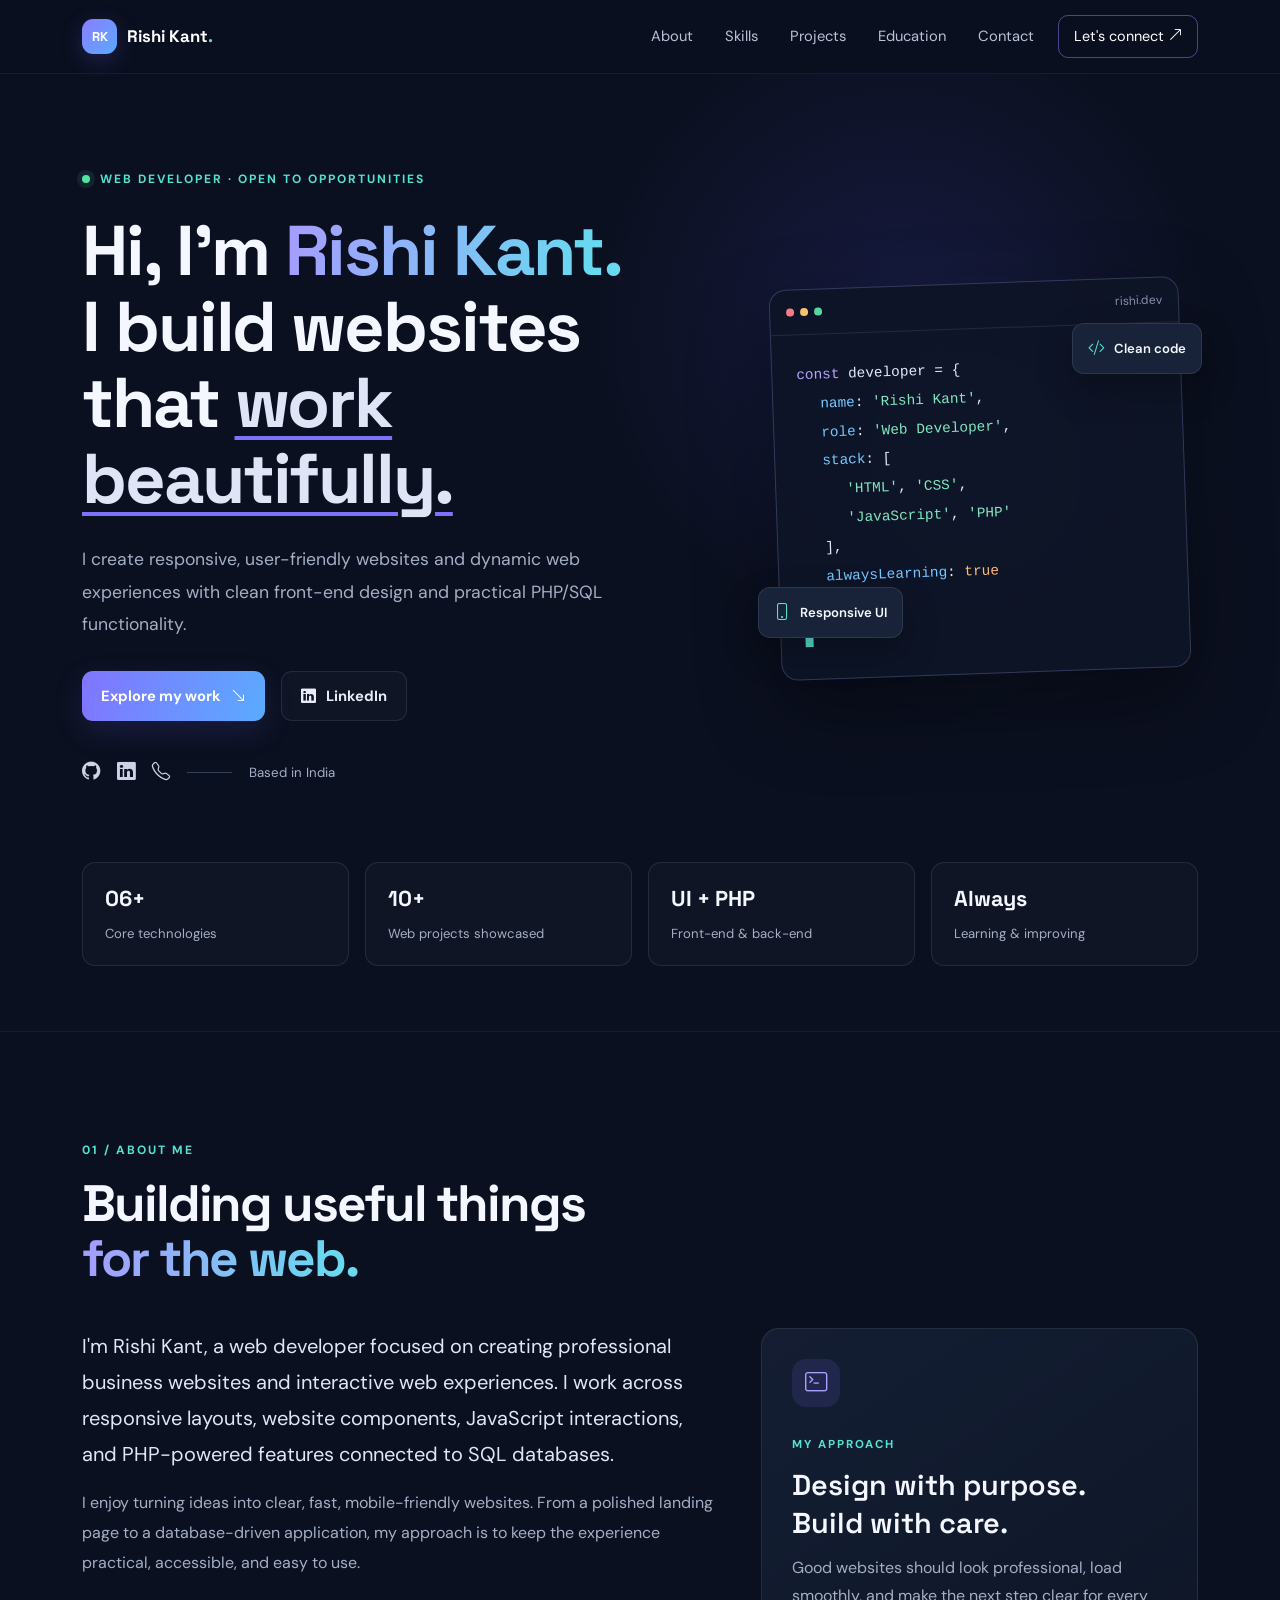
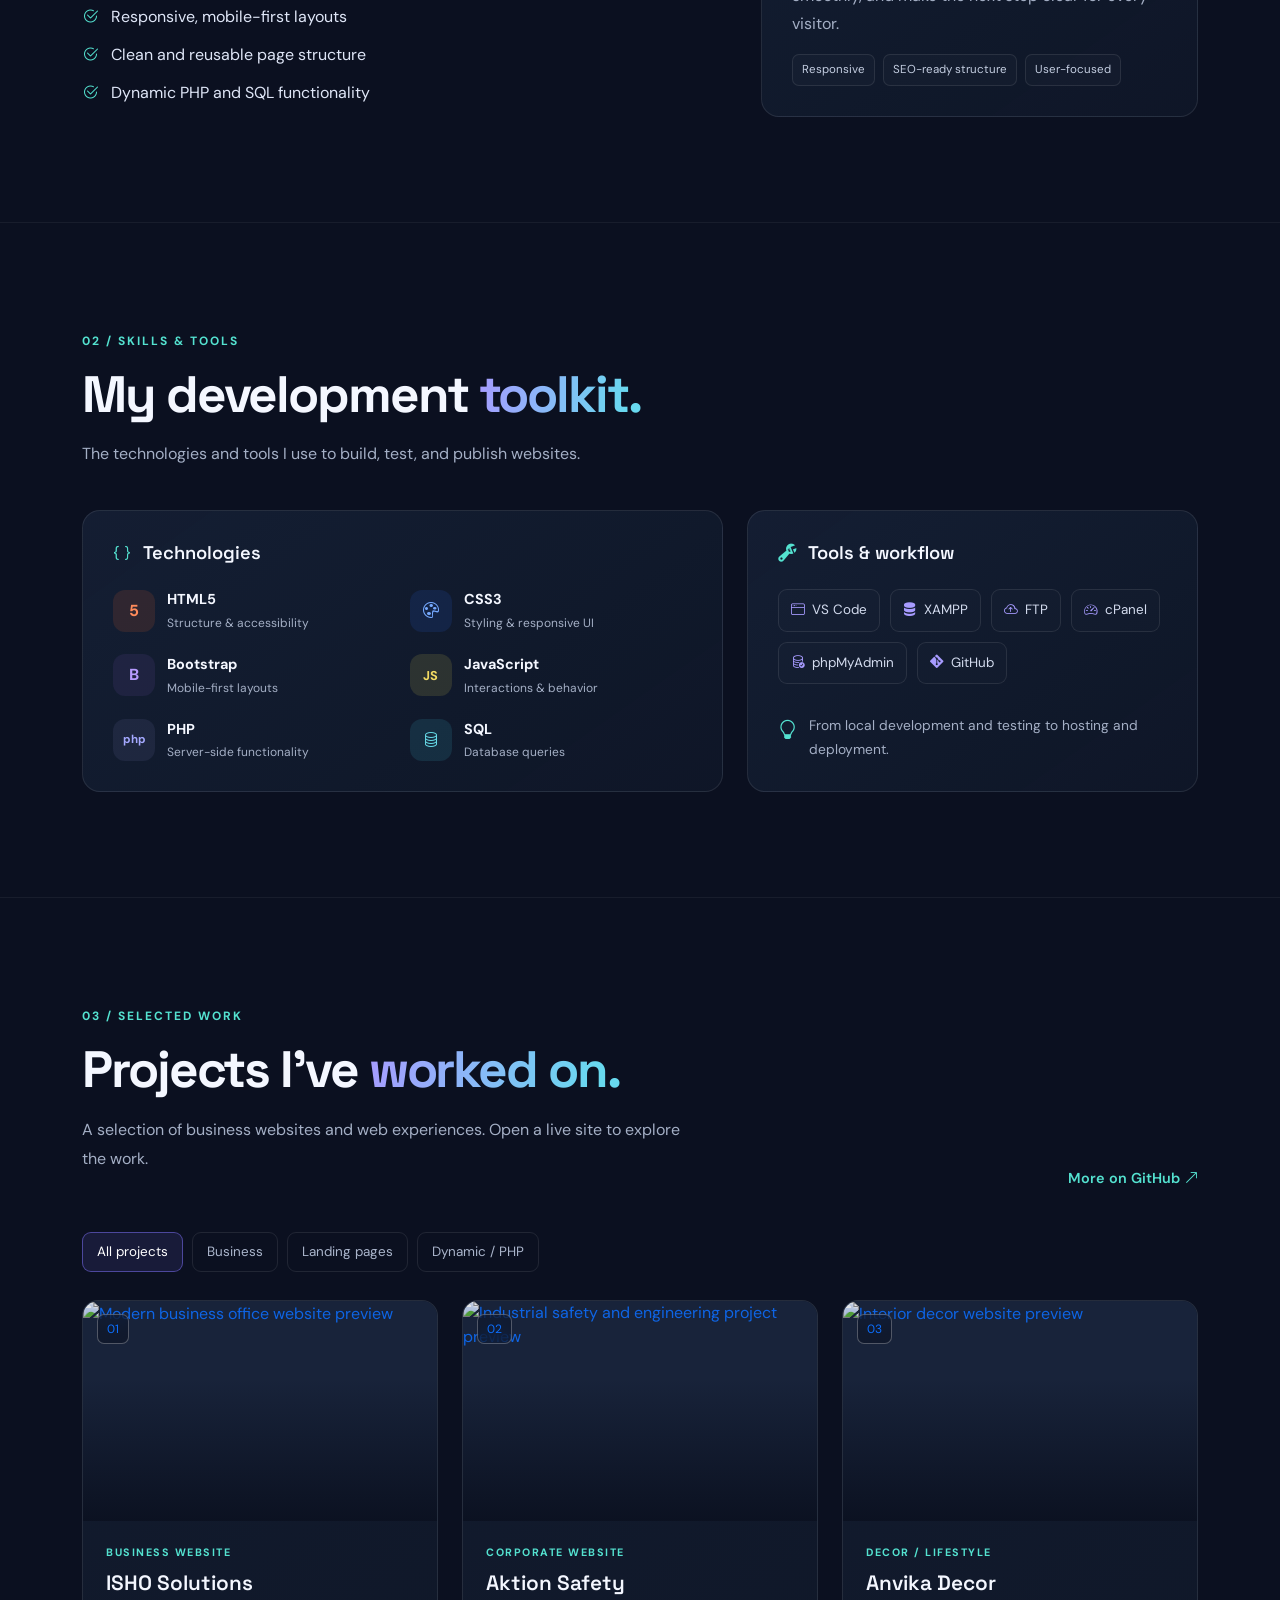
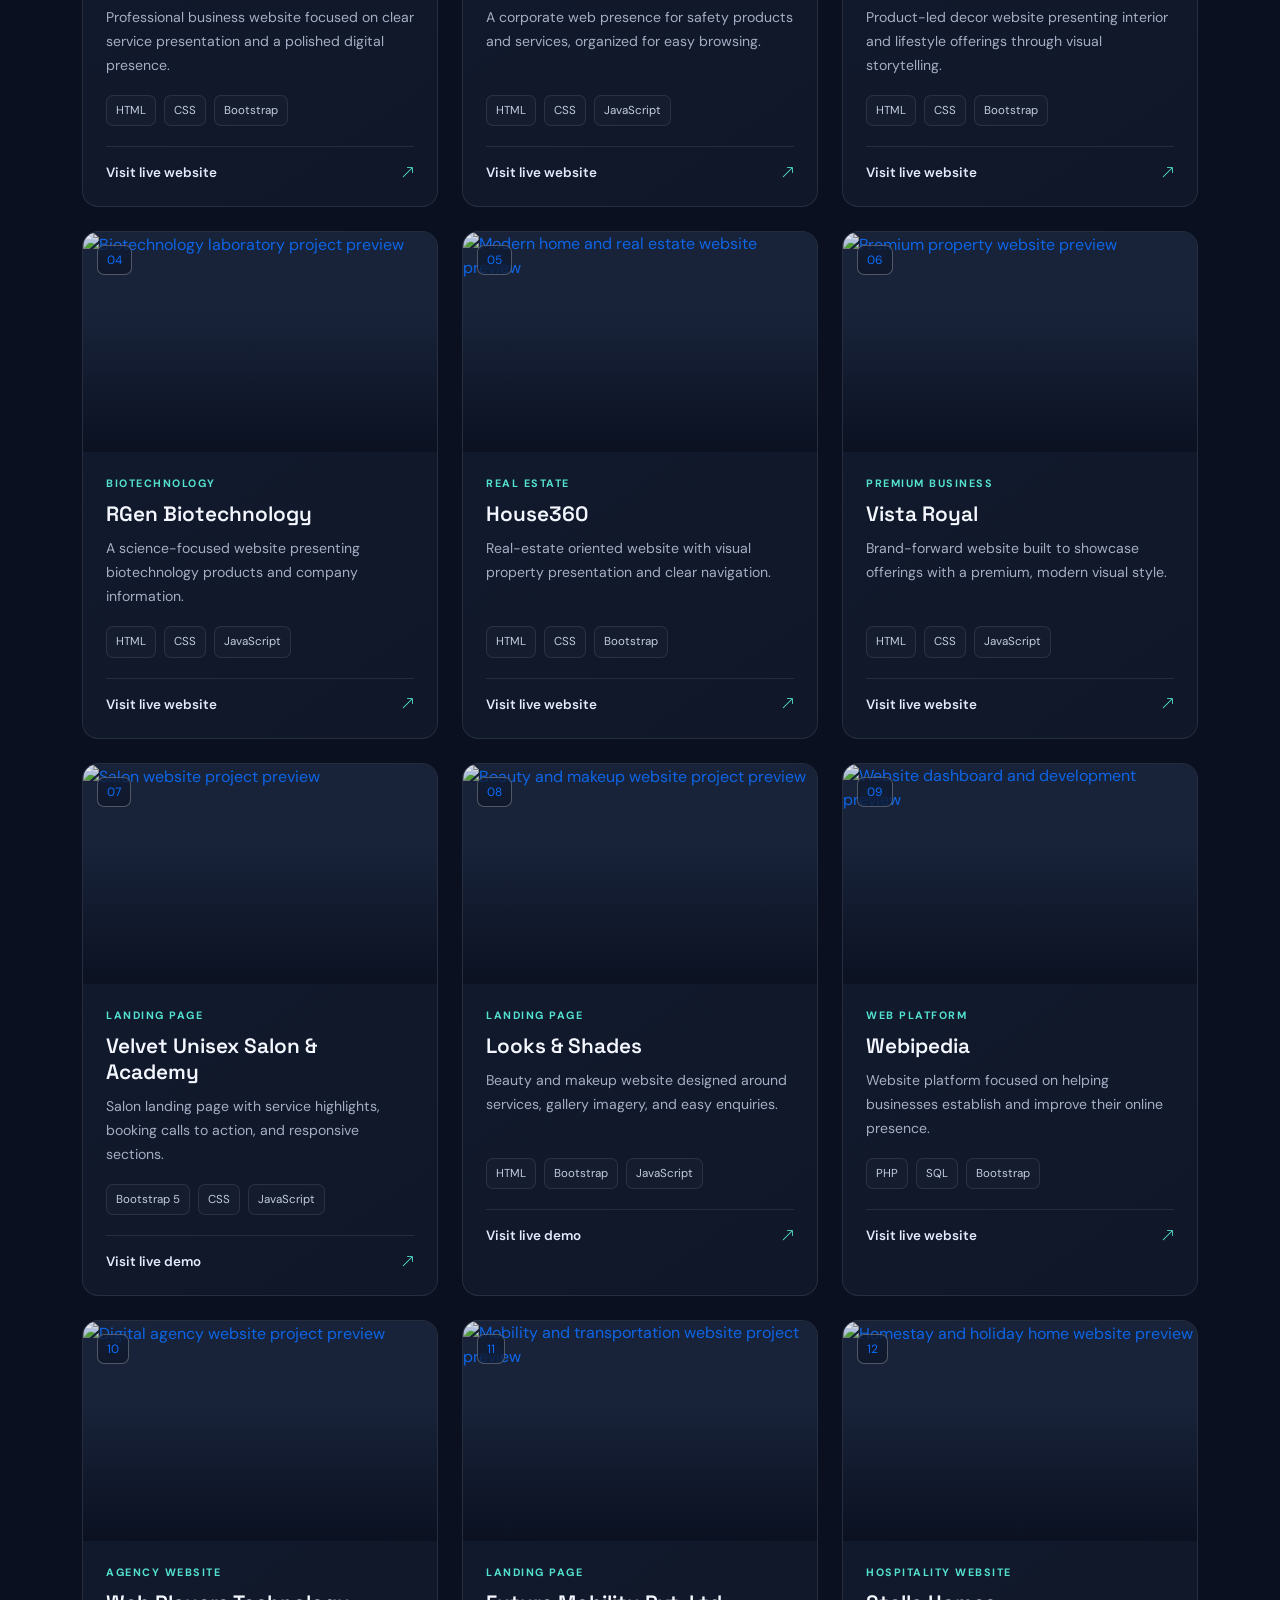
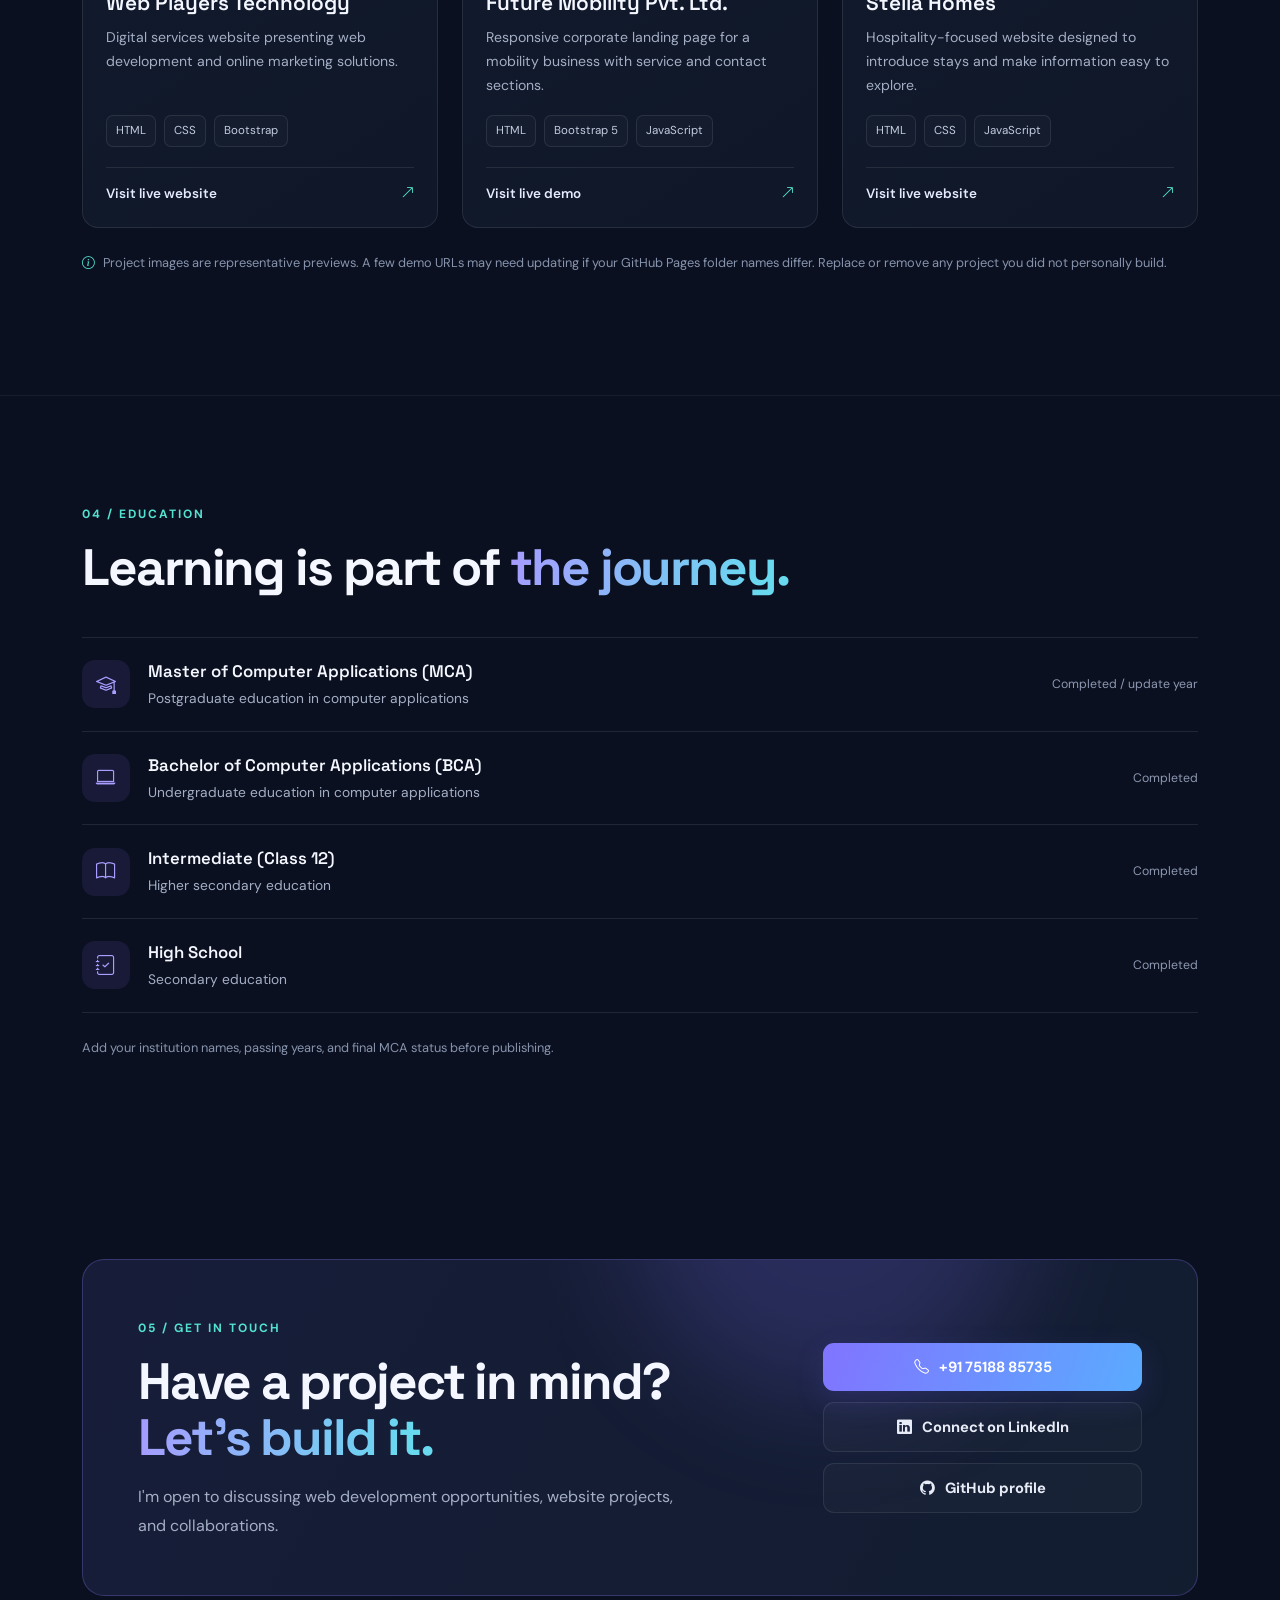
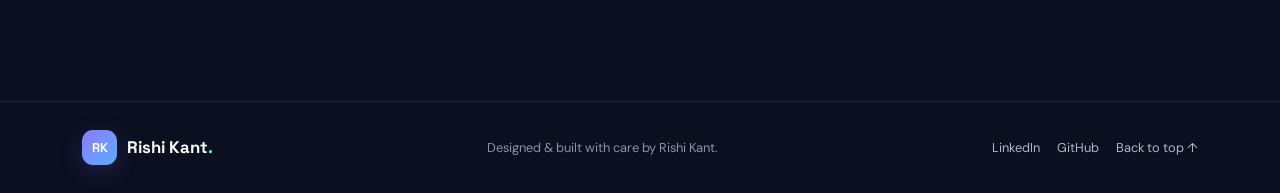
==== rishi-kant-portfolio/index.html @ edda9733 "Add files via upload" ====
<!doctype html>
<html lang="en">
<head>
  <meta charset="utf-8">
  <meta name="viewport" content="width=device-width, initial-scale=1">
  <meta name="description" content="Rishi Kant is a web developer building responsive websites and dynamic PHP applications using HTML, CSS, Bootstrap, JavaScript, PHP and SQL.">
  <meta name="theme-color" content="#0b1020">
  <title>Rishi Kant | Web Developer Portfolio</title>
  <link rel="preconnect" href="https://fonts.googleapis.com">
  <link rel="preconnect" href="https://fonts.gstatic.com" crossorigin>
  <link href="https://fonts.googleapis.com/css2?family=DM+Sans:wght@400;500;600;700&family=Space+Grotesk:wght@400;500;600;700&display=swap" rel="stylesheet">
  <link href="https://cdn.jsdelivr.net/npm/bootstrap@5.3.3/dist/css/bootstrap.min.css" rel="stylesheet">
  <link href="https://cdn.jsdelivr.net/npm/bootstrap-icons@1.11.3/font/bootstrap-icons.min.css" rel="stylesheet">
  <link rel="stylesheet" href="style.css">
</head>
<body>
  <div class="page-glow"></div>
  <nav class="navbar navbar-expand-lg navbar-dark fixed-top site-nav">
    <div class="container">
      <a class="navbar-brand brand" href="#home"><span class="brand-mark">RK</span><span>Rishi Kant<span class="brand-dot">.</span></span></a>
      <button class="navbar-toggler" type="button" data-bs-toggle="collapse" data-bs-target="#mainNav" aria-controls="mainNav" aria-expanded="false" aria-label="Toggle navigation"><span class="navbar-toggler-icon"></span></button>
      <div class="collapse navbar-collapse" id="mainNav">
        <ul class="navbar-nav ms-auto align-items-lg-center gap-lg-3">
          <li class="nav-item"><a class="nav-link" href="#about">About</a></li>
          <li class="nav-item"><a class="nav-link" href="#skills">Skills</a></li>
          <li class="nav-item"><a class="nav-link" href="#projects">Projects</a></li>
          <li class="nav-item"><a class="nav-link" href="#education">Education</a></li>
          <li class="nav-item"><a class="nav-link" href="#contact">Contact</a></li>
          <li class="nav-item"><a class="btn btn-nav" href="https://www.linkedin.com/in/rishi-kant-46843a395" target="_blank" rel="noopener">Let's connect <i class="bi bi-arrow-up-right"></i></a></li>
        </ul>
      </div>
    </div>
  </nav>

  <main>
    <section class="hero section-pad" id="home">
      <div class="container">
        <div class="row align-items-center g-5">
          <div class="col-lg-7">
            <div class="eyebrow"><span class="status-dot"></span> WEB DEVELOPER · OPEN TO OPPORTUNITIES</div>
            <h1>Hi, I'm <span class="gradient-text">Rishi Kant.</span><br> I build websites that <span class="outline-text">work beautifully.</span></h1>
            <p class="hero-copy">I create responsive, user-friendly websites and dynamic web experiences with clean front-end design and practical PHP/SQL functionality.</p>
            <div class="d-flex flex-wrap gap-3 hero-actions">
              <a class="btn btn-primary-custom" href="#projects">Explore my work <i class="bi bi-arrow-down-right"></i></a>
              <a class="btn btn-ghost" href="https://www.linkedin.com/in/rishi-kant-46843a395" target="_blank" rel="noopener"><i class="bi bi-linkedin"></i> LinkedIn</a>
            </div>
            <div class="hero-socials">
              <a href="https://github.com/rishi-kant3762" target="_blank" rel="noopener" aria-label="GitHub"><i class="bi bi-github"></i></a>
              <a href="https://www.linkedin.com/in/rishi-kant-46843a395" target="_blank" rel="noopener" aria-label="LinkedIn"><i class="bi bi-linkedin"></i></a>
              <a href="tel:+917518885735" aria-label="Call Rishi"><i class="bi bi-telephone"></i></a>
              <span class="social-line"></span><span class="small-muted">Based in India</span>
            </div>
          </div>
          <div class="col-lg-5">
            <div class="hero-visual">
              <div class="visual-grid"></div>
              <div class="code-window">
                <div class="window-top"><span></span><span></span><span></span><small>rishi.dev</small></div>
                <div class="code-content">
                  <div><span class="code-purple">const</span> developer = {</div>
                  <div class="indent"><span class="code-blue">name</span>: <span class="code-green">'Rishi Kant'</span>,</div>
                  <div class="indent"><span class="code-blue">role</span>: <span class="code-green">'Web Developer'</span>,</div>
                  <div class="indent"><span class="code-blue">stack</span>: [</div>
                  <div class="indent2"><span class="code-green">'HTML'</span>, <span class="code-green">'CSS'</span>,</div>
                  <div class="indent2"><span class="code-green">'JavaScript'</span>, <span class="code-green">'PHP'</span></div>
                  <div class="indent">],</div>
                  <div class="indent"><span class="code-blue">alwaysLearning</span>: <span class="code-orange">true</span></div>
                  <div>};</div>
                  <div class="code-cursor"></div>
                </div>
              </div>
              <div class="floating-chip chip-one"><i class="bi bi-code-slash"></i><span>Clean code</span></div>
              <div class="floating-chip chip-two"><i class="bi bi-phone"></i><span>Responsive UI</span></div>
              <div class="hero-orb"></div>
            </div>
          </div>
        </div>
        <div class="hero-stats row g-3">
          <div class="col-6 col-md-3"><div class="stat-card"><strong>06+</strong><span>Core technologies</span></div></div>
          <div class="col-6 col-md-3"><div class="stat-card"><strong>10+</strong><span>Web projects showcased</span></div></div>
          <div class="col-6 col-md-3"><div class="stat-card"><strong>UI + PHP</strong><span>Front-end & back-end</span></div></div>
          <div class="col-6 col-md-3"><div class="stat-card"><strong>Always</strong><span>Learning & improving</span></div></div>
        </div>
      </div>
    </section>

    <section class="section-pad section-border" id="about">
      <div class="container">
        <div class="section-heading"><span class="section-kicker">01 / ABOUT ME</span><h2>Building useful things<br><span class="gradient-text">for the web.</span></h2></div>
        <div class="row g-5 align-items-start">
          <div class="col-lg-7"><p class="large-copy">I'm Rishi Kant, a web developer focused on creating professional business websites and interactive web experiences. I work across responsive layouts, website components, JavaScript interactions, and PHP-powered features connected to SQL databases.</p><p class="body-muted">I enjoy turning ideas into clear, fast, mobile-friendly websites. From a polished landing page to a database-driven application, my approach is to keep the experience practical, accessible, and easy to use.</p>
            <div class="about-points"><div><i class="bi bi-check2-circle"></i> Responsive, mobile-first layouts</div><div><i class="bi bi-check2-circle"></i> Clean and reusable page structure</div><div><i class="bi bi-check2-circle"></i> Dynamic PHP and SQL functionality</div></div>
          </div>
          <div class="col-lg-5"><div class="about-panel"><div class="panel-icon"><i class="bi bi-terminal"></i></div><span class="panel-label">MY APPROACH</span><h3>Design with purpose.<br>Build with care.</h3><p>Good websites should look professional, load smoothly, and make the next step clear for every visitor.</p><div class="mini-tags"><span>Responsive</span><span>SEO-ready structure</span><span>User-focused</span></div></div></div>
        </div>
      </div>
    </section>

    <section class="section-pad section-border" id="skills">
      <div class="container">
        <div class="section-heading"><span class="section-kicker">02 / SKILLS & TOOLS</span><h2>My development <span class="gradient-text">toolkit.</span></h2><p class="body-muted">The technologies and tools I use to build, test, and publish websites.</p></div>
        <div class="row g-4">
          <div class="col-lg-7"><div class="skill-panel"><h3><i class="bi bi-braces"></i> Technologies</h3><div class="skill-grid">
            <div class="skill-item"><span class="skill-symbol html-symbol">5</span><div><strong>HTML5</strong><small>Structure & accessibility</small></div></div>
            <div class="skill-item"><span class="skill-symbol css-symbol"><i class="bi bi-palette"></i></span><div><strong>CSS3</strong><small>Styling & responsive UI</small></div></div>
            <div class="skill-item"><span class="skill-symbol bs-symbol">B</span><div><strong>Bootstrap</strong><small>Mobile-first layouts</small></div></div>
            <div class="skill-item"><span class="skill-symbol js-symbol">JS</span><div><strong>JavaScript</strong><small>Interactions & behavior</small></div></div>
            <div class="skill-item"><span class="skill-symbol php-symbol">php</span><div><strong>PHP</strong><small>Server-side functionality</small></div></div>
            <div class="skill-item"><span class="skill-symbol sql-symbol"><i class="bi bi-database"></i></span><div><strong>SQL</strong><small>Database queries</small></div></div>
          </div></div></div>
          <div class="col-lg-5"><div class="skill-panel tools-panel"><h3><i class="bi bi-wrench-adjustable"></i> Tools & workflow</h3><div class="tool-list"><span><i class="bi bi-window"></i> VS Code</span><span><i class="bi bi-server"></i> XAMPP</span><span><i class="bi bi-cloud-arrow-up"></i> FTP</span><span><i class="bi bi-speedometer2"></i> cPanel</span><span><i class="bi bi-database-check"></i> phpMyAdmin</span><span><i class="bi bi-git"></i> GitHub</span></div><div class="workflow-note"><i class="bi bi-lightbulb"></i><p>From local development and testing to hosting and deployment.</p></div></div></div>
        </div>
      </div>
    </section>

    <section class="section-pad section-border" id="projects">
      <div class="container">
        <div class="section-heading projects-heading"><div><span class="section-kicker">03 / SELECTED WORK</span><h2>Projects I've <span class="gradient-text">worked on.</span></h2><p class="body-muted">A selection of business websites and web experiences. Open a live site to explore the work.</p></div><a class="text-link" href="https://github.com/rishi-kant3762" target="_blank" rel="noopener">More on GitHub <i class="bi bi-arrow-up-right"></i></a></div>
        <div class="project-filters" role="group" aria-label="Filter projects">
          <button class="filter-btn active" data-filter="all">All projects</button><button class="filter-btn" data-filter="business">Business</button><button class="filter-btn" data-filter="landing">Landing pages</button><button class="filter-btn" data-filter="dynamic">Dynamic / PHP</button>
        </div>
        <div class="row g-4" id="projectGrid">
          <div class="col-md-6 col-xl-4 project-wrap" data-category="business"><article class="project-card"><a class="project-image" href="https://ishosolutions.com/" target="_blank" rel="noopener"><img src="https://images.unsplash.com/photo-1497366754035-f200968a6e72?auto=format&fit=crop&w=900&q=80" alt="Modern business office website preview" loading="lazy"><span class="image-overlay"><i class="bi bi-arrow-up-right"></i> View live site</span><span class="project-number">01</span></a><div class="project-info"><div class="project-type">BUSINESS WEBSITE</div><h3>ISHO Solutions</h3><p>Professional business website focused on clear service presentation and a polished digital presence.</p><div class="project-tags"><span>HTML</span><span>CSS</span><span>Bootstrap</span></div><a class="project-link" href="https://ishosolutions.com/" target="_blank" rel="noopener">Visit live website <i class="bi bi-arrow-up-right"></i></a></div></article></div>
          <div class="col-md-6 col-xl-4 project-wrap" data-category="business"><article class="project-card"><a class="project-image" href="https://www.aktionsafety.com/" target="_blank" rel="noopener"><img src="https://images.unsplash.com/photo-1581092921461-eab62e97a780?auto=format&fit=crop&w=900&q=80" alt="Industrial safety and engineering project preview" loading="lazy"><span class="image-overlay"><i class="bi bi-arrow-up-right"></i> View live site</span><span class="project-number">02</span></a><div class="project-info"><div class="project-type">CORPORATE WEBSITE</div><h3>Aktion Safety</h3><p>A corporate web presence for safety products and services, organized for easy browsing.</p><div class="project-tags"><span>HTML</span><span>CSS</span><span>JavaScript</span></div><a class="project-link" href="https://www.aktionsafety.com/" target="_blank" rel="noopener">Visit live website <i class="bi bi-arrow-up-right"></i></a></div></article></div>
          <div class="col-md-6 col-xl-4 project-wrap" data-category="business"><article class="project-card"><a class="project-image" href="https://anvikadecor.com/" target="_blank" rel="noopener"><img src="https://images.unsplash.com/photo-1600210492486-724fe5c67fb0?auto=format&fit=crop&w=900&q=80" alt="Interior decor website preview" loading="lazy"><span class="image-overlay"><i class="bi bi-arrow-up-right"></i> View live site</span><span class="project-number">03</span></a><div class="project-info"><div class="project-type">DECOR / LIFESTYLE</div><h3>Anvika Decor</h3><p>Product-led decor website presenting interior and lifestyle offerings through visual storytelling.</p><div class="project-tags"><span>HTML</span><span>CSS</span><span>Bootstrap</span></div><a class="project-link" href="https://anvikadecor.com/" target="_blank" rel="noopener">Visit live website <i class="bi bi-arrow-up-right"></i></a></div></article></div>
          <div class="col-md-6 col-xl-4 project-wrap" data-category="business"><article class="project-card"><a class="project-image" href="https://rgenbiotechnology.com/" target="_blank" rel="noopener"><img src="https://images.unsplash.com/photo-1579154204601-01588f351e67?auto=format&fit=crop&w=900&q=80" alt="Biotechnology laboratory project preview" loading="lazy"><span class="image-overlay"><i class="bi bi-arrow-up-right"></i> View live site</span><span class="project-number">04</span></a><div class="project-info"><div class="project-type">BIOTECHNOLOGY</div><h3>RGen Biotechnology</h3><p>A science-focused website presenting biotechnology products and company information.</p><div class="project-tags"><span>HTML</span><span>CSS</span><span>JavaScript</span></div><a class="project-link" href="https://rgenbiotechnology.com/" target="_blank" rel="noopener">Visit live website <i class="bi bi-arrow-up-right"></i></a></div></article></div>
          <div class="col-md-6 col-xl-4 project-wrap" data-category="landing"><article class="project-card"><a class="project-image" href="https://house360.in/" target="_blank" rel="noopener"><img src="https://images.unsplash.com/photo-1600607687939-ce8a6c25118c?auto=format&fit=crop&w=900&q=80" alt="Modern home and real estate website preview" loading="lazy"><span class="image-overlay"><i class="bi bi-arrow-up-right"></i> View live site</span><span class="project-number">05</span></a><div class="project-info"><div class="project-type">REAL ESTATE</div><h3>House360</h3><p>Real-estate oriented website with visual property presentation and clear navigation.</p><div class="project-tags"><span>HTML</span><span>CSS</span><span>Bootstrap</span></div><a class="project-link" href="https://house360.in/" target="_blank" rel="noopener">Visit live website <i class="bi bi-arrow-up-right"></i></a></div></article></div>
          <div class="col-md-6 col-xl-4 project-wrap" data-category="landing"><article class="project-card"><a class="project-image" href="https://vistaroyal.ae/" target="_blank" rel="noopener"><img src="https://images.unsplash.com/photo-1600607687920-4e2a09cf159d?auto=format&fit=crop&w=900&q=80" alt="Premium property website preview" loading="lazy"><span class="image-overlay"><i class="bi bi-arrow-up-right"></i> View live site</span><span class="project-number">06</span></a><div class="project-info"><div class="project-type">PREMIUM BUSINESS</div><h3>Vista Royal</h3><p>Brand-forward website built to showcase offerings with a premium, modern visual style.</p><div class="project-tags"><span>HTML</span><span>CSS</span><span>JavaScript</span></div><a class="project-link" href="https://vistaroyal.ae/" target="_blank" rel="noopener">Visit live website <i class="bi bi-arrow-up-right"></i></a></div></article></div>
          <div class="col-md-6 col-xl-4 project-wrap" data-category="landing"><article class="project-card"><a class="project-image" href="https://rishi-kant3762.github.io/portfolio/velvetunisexsalonacademy/" target="_blank" rel="noopener"><img src="https://images.unsplash.com/photo-1560066984-138dadb4c035?auto=format&fit=crop&w=900&q=80" alt="Salon website project preview" loading="lazy"><span class="image-overlay"><i class="bi bi-arrow-up-right"></i> View demo</span><span class="project-number">07</span></a><div class="project-info"><div class="project-type">LANDING PAGE</div><h3>Velvet Unisex Salon & Academy</h3><p>Salon landing page with service highlights, booking calls to action, and responsive sections.</p><div class="project-tags"><span>Bootstrap 5</span><span>CSS</span><span>JavaScript</span></div><a class="project-link" href="https://rishi-kant3762.github.io/portfolio/velvetunisexsalonacademy/" target="_blank" rel="noopener">Visit live demo <i class="bi bi-arrow-up-right"></i></a></div></article></div>
          <div class="col-md-6 col-xl-4 project-wrap" data-category="landing"><article class="project-card"><a class="project-image" href="https://rishi-kant3762.github.io/portfolio/looksandshades/" target="_blank" rel="noopener"><img src="https://images.unsplash.com/photo-1522337360788-8b13dee7a37e?auto=format&fit=crop&w=900&q=80" alt="Beauty and makeup website project preview" loading="lazy"><span class="image-overlay"><i class="bi bi-arrow-up-right"></i> View demo</span><span class="project-number">08</span></a><div class="project-info"><div class="project-type">LANDING PAGE</div><h3>Looks & Shades</h3><p>Beauty and makeup website designed around services, gallery imagery, and easy enquiries.</p><div class="project-tags"><span>HTML</span><span>Bootstrap</span><span>JavaScript</span></div><a class="project-link" href="https://rishi-kant3762.github.io/portfolio/looksandshades/" target="_blank" rel="noopener">Visit live demo <i class="bi bi-arrow-up-right"></i></a></div></article></div>
          <div class="col-md-6 col-xl-4 project-wrap" data-category="dynamic"><article class="project-card"><a class="project-image" href="https://www.webipedia.in/" target="_blank" rel="noopener"><img src="https://images.unsplash.com/photo-1460925895917-afdab827c52f?auto=format&fit=crop&w=900&q=80" alt="Website dashboard and development preview" loading="lazy" onerror="this.onerror=null;this.src='https://images.unsplash.com/photo-1460925895917-afdab827c52f?auto=format&fit=crop&w=900&q=80'"><span class="image-overlay"><i class="bi bi-arrow-up-right"></i> View live site</span><span class="project-number">09</span></a><div class="project-info"><div class="project-type">WEB PLATFORM</div><h3>Webipedia</h3><p>Website platform focused on helping businesses establish and improve their online presence.</p><div class="project-tags"><span>PHP</span><span>SQL</span><span>Bootstrap</span></div><a class="project-link" href="https://www.webipedia.in/" target="_blank" rel="noopener">Visit live website <i class="bi bi-arrow-up-right"></i></a></div></article></div>
          <div class="col-md-6 col-xl-4 project-wrap" data-category="landing"><article class="project-card"><a class="project-image" href="https://www.web-players.co.in/" target="_blank" rel="noopener"><img src="https://images.unsplash.com/photo-1497366811353-6870744d04b2?auto=format&fit=crop&w=900&q=80" alt="Digital agency website project preview" loading="lazy"><span class="image-overlay"><i class="bi bi-arrow-up-right"></i> View live site</span><span class="project-number">10</span></a><div class="project-info"><div class="project-type">AGENCY WEBSITE</div><h3>Web Players Technology</h3><p>Digital services website presenting web development and online marketing solutions.</p><div class="project-tags"><span>HTML</span><span>CSS</span><span>Bootstrap</span></div><a class="project-link" href="https://www.web-players.co.in/" target="_blank" rel="noopener">Visit live website <i class="bi bi-arrow-up-right"></i></a></div></article></div>
          <div class="col-md-6 col-xl-4 project-wrap" data-category="landing"><article class="project-card"><a class="project-image" href="https://rishi-kant3762.github.io/portfolio/futuremobilitypvtltd/" target="_blank" rel="noopener"><img src="https://images.unsplash.com/photo-1511919884226-fd3cad34687c?auto=format&fit=crop&w=900&q=80" alt="Mobility and transportation website project preview" loading="lazy"><span class="image-overlay"><i class="bi bi-arrow-up-right"></i> View demo</span><span class="project-number">11</span></a><div class="project-info"><div class="project-type">LANDING PAGE</div><h3>Future Mobility Pvt. Ltd.</h3><p>Responsive corporate landing page for a mobility business with service and contact sections.</p><div class="project-tags"><span>HTML</span><span>Bootstrap 5</span><span>JavaScript</span></div><a class="project-link" href="https://rishi-kant3762.github.io/portfolio/futuremobilitypvtltd/" target="_blank" rel="noopener">Visit live demo <i class="bi bi-arrow-up-right"></i></a></div></article></div>
          <div class="col-md-6 col-xl-4 project-wrap" data-category="dynamic"><article class="project-card"><a class="project-image" href="https://www.stellahomes.ae/" target="_blank" rel="noopener"><img src="https://images.unsplash.com/photo-1613490493576-7fde63acd811?auto=format&fit=crop&w=900&q=80" alt="Homestay and holiday home website preview" loading="lazy"><span class="image-overlay"><i class="bi bi-arrow-up-right"></i> View live site</span><span class="project-number">12</span></a><div class="project-info"><div class="project-type">HOSPITALITY WEBSITE</div><h3>Stella Homes</h3><p>Hospitality-focused website designed to introduce stays and make information easy to explore.</p><div class="project-tags"><span>HTML</span><span>CSS</span><span>JavaScript</span></div><a class="project-link" href="https://www.stellahomes.ae/" target="_blank" rel="noopener">Visit live website <i class="bi bi-arrow-up-right"></i></a></div></article></div>
        </div>
        <p class="project-note"><i class="bi bi-info-circle"></i> Project images are representative previews. A few demo URLs may need updating if your GitHub Pages folder names differ. Replace or remove any project you did not personally build.</p>
      </div>
    </section>

    <section class="section-pad section-border" id="education">
      <div class="container">
        <div class="section-heading"><span class="section-kicker">04 / EDUCATION</span><h2>Learning is part of <span class="gradient-text">the journey.</span></h2></div>
        <div class="education-list">
          <div class="education-item"><div class="edu-icon"><i class="bi bi-mortarboard"></i></div><div><h3>Master of Computer Applications (MCA)</h3><p>Postgraduate education in computer applications</p></div><span class="edu-status">Completed / update year</span></div>
          <div class="education-item"><div class="edu-icon"><i class="bi bi-laptop"></i></div><div><h3>Bachelor of Computer Applications (BCA)</h3><p>Undergraduate education in computer applications</p></div><span class="edu-status">Completed</span></div>
          <div class="education-item"><div class="edu-icon"><i class="bi bi-book"></i></div><div><h3>Intermediate (Class 12)</h3><p>Higher secondary education</p></div><span class="edu-status">Completed</span></div>
          <div class="education-item"><div class="edu-icon"><i class="bi bi-journal-check"></i></div><div><h3>High School</h3><p>Secondary education</p></div><span class="edu-status">Completed</span></div>
        </div>
        <p class="education-note">Add your institution names, passing years, and final MCA status before publishing.</p>
      </div>
    </section>

    <section class="contact-section section-pad" id="contact">
      <div class="container"><div class="contact-card"><div class="contact-glow"></div><div class="row align-items-center g-4 position-relative"><div class="col-lg-8"><span class="section-kicker">05 / GET IN TOUCH</span><h2>Have a project in mind?<br><span class="gradient-text">Let's build it.</span></h2><p>I'm open to discussing web development opportunities, website projects, and collaborations.</p></div><div class="col-lg-4"><div class="contact-actions"><a class="btn btn-primary-custom" href="tel:+917518885735"><i class="bi bi-telephone"></i> +91 75188 85735</a><a class="btn btn-ghost" href="https://www.linkedin.com/in/rishi-kant-46843a395" target="_blank" rel="noopener"><i class="bi bi-linkedin"></i> Connect on LinkedIn</a><a class="btn btn-ghost" href="https://github.com/rishi-kant3762" target="_blank" rel="noopener"><i class="bi bi-github"></i> GitHub profile</a></div></div></div></div></div>
    </section>
  </main>
  <footer class="site-footer"><div class="container d-flex flex-column flex-md-row justify-content-between align-items-center gap-3"><a class="navbar-brand brand" href="#home"><span class="brand-mark">RK</span><span>Rishi Kant<span class="brand-dot">.</span></span></a><p>Designed & built with care by Rishi Kant.</p><div class="footer-links"><a href="https://www.linkedin.com/in/rishi-kant-46843a395" target="_blank" rel="noopener">LinkedIn</a><a href="https://github.com/rishi-kant3762" target="_blank" rel="noopener">GitHub</a><a href="#home">Back to top ↑</a></div></div></footer>
  <script src="https://cdn.jsdelivr.net/npm/bootstrap@5.3.3/dist/js/bootstrap.bundle.min.js"></script>
  <script src="script.js"></script>
</body>
</html>
---- rishi-kant-portfolio/style.css ----
:root{--bg:#0b1020;--panel:#111a2d;--panel2:#151f34;--text:#f4f7ff;--muted:#a4afc5;--line:rgba(255,255,255,.09);--purple:#8b7cff;--cyan:#54e2d0;--font:'DM Sans',sans-serif;--display:'Space Grotesk',sans-serif}
*{box-sizing:border-box}html{scroll-behavior:smooth;scroll-padding-top:88px}body{margin:0;background:var(--bg);color:var(--text);font-family:var(--font);overflow-x:hidden}a{text-decoration:none}.page-glow{position:absolute;top:0;left:45%;width:650px;height:650px;background:radial-gradient(circle,rgba(95,88,255,.14),transparent 68%);pointer-events:none;z-index:-1}.site-nav{background:rgba(11,16,32,.84);backdrop-filter:blur(18px);border-bottom:1px solid rgba(255,255,255,.06);padding:14px 0}.brand{display:flex;align-items:center;gap:10px;color:#fff!important;font-family:var(--display);font-weight:700;font-size:1.05rem}.brand-mark{width:35px;height:35px;border-radius:11px;display:grid;place-items:center;background:linear-gradient(135deg,var(--purple),#5aabff);font-size:.8rem;color:white;box-shadow:0 6px 22px #7366ff35}.brand-dot{color:var(--cyan)}.nav-link{color:#b9c2d6!important;font-size:.92rem}.nav-link:hover{color:#fff!important}.btn-nav{border:1px solid rgba(139,124,255,.5);color:#fff;border-radius:10px;padding:10px 15px;font-size:.9rem}.btn-nav:hover{background:rgba(139,124,255,.14);color:#fff}.section-pad{padding:105px 0}.hero{padding-top:170px;padding-bottom:65px;position:relative}.eyebrow,.section-kicker{font-size:.75rem;letter-spacing:2px;color:var(--cyan);font-weight:700}.eyebrow{display:flex;align-items:center;gap:10px;margin-bottom:25px}.status-dot{width:8px;height:8px;border-radius:50%;background:#50e3a4;box-shadow:0 0 0 5px #50e3a41a}.hero h1,.section-heading h2,.contact-card h2{font-family:var(--display);font-weight:700;letter-spacing:-2.1px;line-height:1.08}.hero h1{font-size:clamp(2.8rem,5.5vw,5.15rem);max-width:780px}.gradient-text{background:linear-gradient(100deg,#a79bff 0%,#68d9ef 90%);-webkit-background-clip:text;background-clip:text;color:transparent}.outline-text{color:#dfe5f6;text-decoration:underline;text-decoration-color:#7d72fa;text-decoration-thickness:4px;text-underline-offset:9px}.hero-copy{max-width:600px;color:var(--muted);font-size:1.1rem;line-height:1.85;margin:26px 0 30px}.btn-primary-custom,.btn-ghost{display:inline-flex;align-items:center;justify-content:center;gap:10px;padding:13px 19px;border-radius:11px;font-weight:700;font-size:.92rem;transition:.25s}.btn-primary-custom{background:linear-gradient(110deg,#8174ff,#5aabff);color:white;border:0;box-shadow:0 10px 30px #6c68ff25}.btn-primary-custom:hover{color:#fff;transform:translateY(-2px);box-shadow:0 14px 35px #6c68ff40}.btn-ghost{border:1px solid var(--line);color:#e8ecf7;background:rgba(255,255,255,.025)}.btn-ghost:hover{border-color:#8b7cff;color:#fff;background:rgba(139,124,255,.08)}.hero-socials{display:flex;align-items:center;gap:17px;margin-top:38px;color:var(--muted)}.hero-socials a{color:#cbd4e7;font-size:1.15rem}.hero-socials a:hover{color:var(--cyan)}.social-line{height:1px;width:45px;background:#354059}.small-muted{font-size:.83rem;color:var(--muted)}.hero-visual{height:400px;position:relative;display:grid;place-items:center}.visual-grid{position:absolute;inset:20px 0;background-image:linear-gradient(rgba(255,255,255,.045) 1px,transparent 1px),linear-gradient(90deg,rgba(255,255,255,.045) 1px,transparent 1px);background-size:35px 35px;mask-image:radial-gradient(ellipse,black 20%,transparent 72%)}.hero-orb{position:absolute;width:240px;height:240px;border-radius:50%;background:linear-gradient(135deg,#766bff,#45c9db);filter:blur(75px);opacity:.2}.code-window{position:relative;z-index:2;width:min(100%,410px);border:1px solid rgba(171,183,255,.23);border-radius:17px;background:rgba(14,21,39,.94);box-shadow:0 30px 80px #0006;overflow:hidden;transform:rotate(-2deg)}.window-top{height:45px;border-bottom:1px solid var(--line);display:flex;align-items:center;gap:6px;padding:0 16px}.window-top>span{width:8px;height:8px;border-radius:50%;background:#fa7c83}.window-top>span:nth-child(2){background:#f4c36b}.window-top>span:nth-child(3){background:#55d6a5}.window-top small{margin-left:auto;color:#8792ad;font-size:.75rem}.code-content{padding:26px 24px 30px;font-family:ui-monospace,SFMono-Regular,Consolas,monospace;color:#e3e9f9;line-height:2;font-size:clamp(.72rem,1.3vw,.9rem)}.indent{padding-left:23px}.indent2{padding-left:46px}.code-purple{color:#b7a2ff}.code-blue{color:#74c8ff}.code-green{color:#80e6bd}.code-orange{color:#ffb875}.code-cursor{width:8px;height:17px;background:var(--cyan);display:inline-block;vertical-align:middle;margin-top:8px;animation:blink 1s steps(2,start) infinite}@keyframes blink{to{visibility:hidden}}.floating-chip{position:absolute;z-index:3;display:flex;align-items:center;gap:9px;padding:12px 15px;border-radius:12px;background:#18233a;border:1px solid #ffffff18;box-shadow:0 15px 35px #0004;font-size:.82rem;font-weight:600}.floating-chip i{color:var(--cyan);font-size:1.05rem}.chip-one{top:45px;right:-4px}.chip-two{bottom:40px;left:-3px}.hero-stats{margin-top:60px}.stat-card{height:100%;padding:20px 22px;border:1px solid var(--line);border-radius:13px;background:rgba(255,255,255,.025)}.stat-card strong{display:block;font-family:var(--display);font-size:1.35rem;margin-bottom:5px}.stat-card span{color:var(--muted);font-size:.82rem}.section-border{border-top:1px solid rgba(255,255,255,.055)}.section-heading{margin-bottom:42px}.section-heading h2,.contact-card h2{font-size:clamp(2.2rem,4vw,3.5rem);margin:15px 0 17px}.section-heading p{max-width:620px}.large-copy{font-size:1.25rem;line-height:1.8;color:#e0e6f4}.body-muted{color:var(--muted);line-height:1.85}.about-points{display:grid;gap:14px;margin-top:28px;color:#dfe6f7}.about-points i{color:var(--cyan);margin-right:9px}.about-panel,.skill-panel{height:100%;background:linear-gradient(145deg,rgba(21,31,52,.95),rgba(15,23,40,.9));border:1px solid var(--line);border-radius:18px;padding:30px}.panel-icon{width:48px;height:48px;border-radius:14px;display:grid;place-items:center;background:#8174ff20;color:#a99eff;font-size:1.4rem;margin-bottom:24px}.panel-label{font-size:.72rem;letter-spacing:2px;color:var(--cyan);font-weight:700}.about-panel h3{font:600 1.8rem/1.3 var(--display);margin:12px 0}.about-panel p{color:var(--muted);line-height:1.75}.mini-tags,.project-tags{display:flex;gap:8px;flex-wrap:wrap}.mini-tags span,.project-tags span{border:1px solid var(--line);background:#ffffff05;border-radius:7px;padding:6px 9px;color:#c3cde0;font-size:.72rem}.skill-panel h3{font:600 1.15rem var(--display);margin-bottom:25px}.skill-panel h3 i{color:var(--cyan);margin-right:8px}.skill-grid{display:grid;grid-template-columns:1fr 1fr;gap:22px 14px}.skill-item{display:flex;align-items:center;gap:12px}.skill-symbol{width:42px;height:42px;border-radius:12px;display:grid;place-items:center;font-weight:700;flex-shrink:0}.html-symbol{background:#f1652920;color:#ff8b5b}.css-symbol{background:#2965f120;color:#76aaff}.bs-symbol{background:#7952b320;color:#b79bff}.js-symbol{background:#f0db4f20;color:#f4dc63;font-size:.8rem}.php-symbol{background:#777bb420;color:#a5a9ff;font-size:.72rem}.sql-symbol{background:#45c9db20;color:#67dce9}.skill-item strong{display:block;font-size:.9rem}.skill-item small{display:block;color:var(--muted);font-size:.75rem;margin-top:3px}.tools-panel{display:flex;flex-direction:column}.tool-list{display:flex;flex-wrap:wrap;gap:10px}.tool-list span{display:inline-flex;align-items:center;gap:8px;border:1px solid var(--line);border-radius:9px;padding:10px 12px;font-size:.84rem;color:#d3dbee;background:#ffffff03}.tool-list i{color:#a79bff}.workflow-note{display:flex;gap:12px;margin-top:auto;padding-top:30px;color:var(--muted);font-size:.86rem;line-height:1.7}.workflow-note i{color:var(--cyan);font-size:1.2rem}.workflow-note p{margin:0}.projects-heading{display:flex;align-items:end;justify-content:space-between;gap:25px}.text-link{color:var(--cyan);white-space:nowrap;font-weight:600;font-size:.9rem}.text-link:hover{color:#fff}.project-filters{display:flex;flex-wrap:wrap;gap:9px;margin-bottom:28px}.filter-btn{background:transparent;color:#aab5cb;border:1px solid var(--line);border-radius:9px;padding:9px 14px;font-size:.84rem}.filter-btn.active,.filter-btn:hover{background:#8174ff1d;color:#fff;border-color:#8174ff80}.project-card{height:100%;overflow:hidden;border-radius:16px;border:1px solid var(--line);background:linear-gradient(145deg,#121b2e,#0f1728);transition:transform .25s,border-color .25s}.project-card:hover{transform:translateY(-5px);border-color:#8b7cff65}.project-image{height:220px;display:block;position:relative;overflow:hidden;background:#18233a}.project-image img{width:100%;height:100%;object-fit:cover;transition:transform .45s;opacity:.88}.project-card:hover .project-image img{transform:scale(1.05)}.project-image:after{content:"";position:absolute;inset:35% 0 0;background:linear-gradient(transparent,rgba(8,13,27,.8))}.project-number{position:absolute;top:13px;left:14px;z-index:1;border:1px solid #ffffff45;background:#0b102080;backdrop-filter:blur(8px);padding:5px 9px;border-radius:7px;font-size:.75rem}.image-overlay{position:absolute;z-index:2;bottom:16px;left:16px;color:#fff;font-size:.82rem;font-weight:600;opacity:0;transform:translateY(5px);transition:.25s}.project-card:hover .image-overlay{opacity:1;transform:translateY(0)}.project-info{padding:23px}.project-type{font-size:.67rem;letter-spacing:1.5px;color:var(--cyan);font-weight:700}.project-info h3{font:600 1.3rem var(--display);margin:10px 0}.project-info p{min-height:72px;color:var(--muted);font-size:.88rem;line-height:1.7}.project-tags{margin:17px 0 20px}.project-link{display:flex;justify-content:space-between;align-items:center;color:#e6eaff;border-top:1px solid var(--line);padding-top:16px;font-size:.84rem;font-weight:600}.project-link i{color:var(--cyan)}.project-link:hover{color:var(--cyan)}.project-note,.education-note{font-size:.8rem;color:#8794ad;margin-top:24px;line-height:1.7}.project-note i{color:var(--cyan);margin-right:5px}.education-list{border-top:1px solid var(--line)}.education-item{display:flex;align-items:center;gap:18px;padding:22px 0;border-bottom:1px solid var(--line)}.edu-icon{width:48px;height:48px;border-radius:13px;background:#8174ff1b;color:#a99eff;display:grid;place-items:center;font-size:1.25rem;flex-shrink:0}.education-item h3{font:600 1.05rem var(--display);margin:0 0 6px}.education-item p{margin:0;color:var(--muted);font-size:.86rem}.edu-status{margin-left:auto;color:#8c98b0;font-size:.77rem;text-align:right}.contact-section{padding-top:80px}.contact-card{position:relative;overflow:hidden;border:1px solid rgba(139,124,255,.28);border-radius:22px;padding:55px;background:linear-gradient(120deg,#171d39,#121d30)}.contact-glow{position:absolute;width:400px;height:400px;right:15%;top:-260px;border-radius:50%;background:#7e70ff30;filter:blur(55px)}.contact-card h2{margin-bottom:18px}.contact-card p{color:var(--muted);max-width:540px;line-height:1.8;margin:0}.contact-actions{display:grid;gap:11px}.contact-actions .btn{width:100%}.site-footer{border-top:1px solid var(--line);padding:28px 0}.site-footer p{margin:0;color:#8794ad;font-size:.8rem}.footer-links{display:flex;gap:17px}.footer-links a{color:#aeb8cd;font-size:.8rem}.footer-links a:hover{color:var(--cyan)}.project-wrap.hidden{display:none}
@media(max-width:991px){.section-pad{padding:80px 0}.hero{padding-top:140px}.hero-visual{margin-top:0;height:350px}.hero-stats{margin-top:30px}.navbar-collapse{padding:15px 0}.nav-link{padding:10px 0!important}.btn-nav{display:inline-block;margin-top:5px}.projects-heading{align-items:start;flex-direction:column}.contact-card{padding:38px}.edu-status{max-width:120px}}
@media(max-width:575px){.section-pad{padding:68px 0}.hero{padding-top:125px}.hero h1{font-size:2.75rem;letter-spacing:-1.6px}.hero-copy{font-size:1rem}.hero-visual{height:310px;margin:15px -6px 0}.code-window{width:94%}.code-content{padding:20px 16px;font-size:.72rem}.chip-one{right:0;top:13px}.chip-two{left:0;bottom:12px}.floating-chip{font-size:.72rem;padding:9px 11px}.hero-stats{margin-top:20px}.stat-card{padding:16px}.stat-card strong{font-size:1.15rem}.stat-card span{font-size:.74rem}.section-heading h2,.contact-card h2{letter-spacing:-1.3px}.large-copy{font-size:1.1rem}.about-panel,.skill-panel{padding:23px}.skill-grid{grid-template-columns:1fr}.project-image{height:205px}.project-info p{min-height:0}.education-item{align-items:flex-start;gap:12px}.edu-icon{width:40px;height:40px}.education-item h3{font-size:.93rem}.education-item p{font-size:.78rem}.edu-status{font-size:.68rem;max-width:80px}.contact-card{padding:28px 22px}.site-footer .container{align-items:flex-start!important}.footer-links{flex-wrap:wrap}.site-footer p{order:3}}
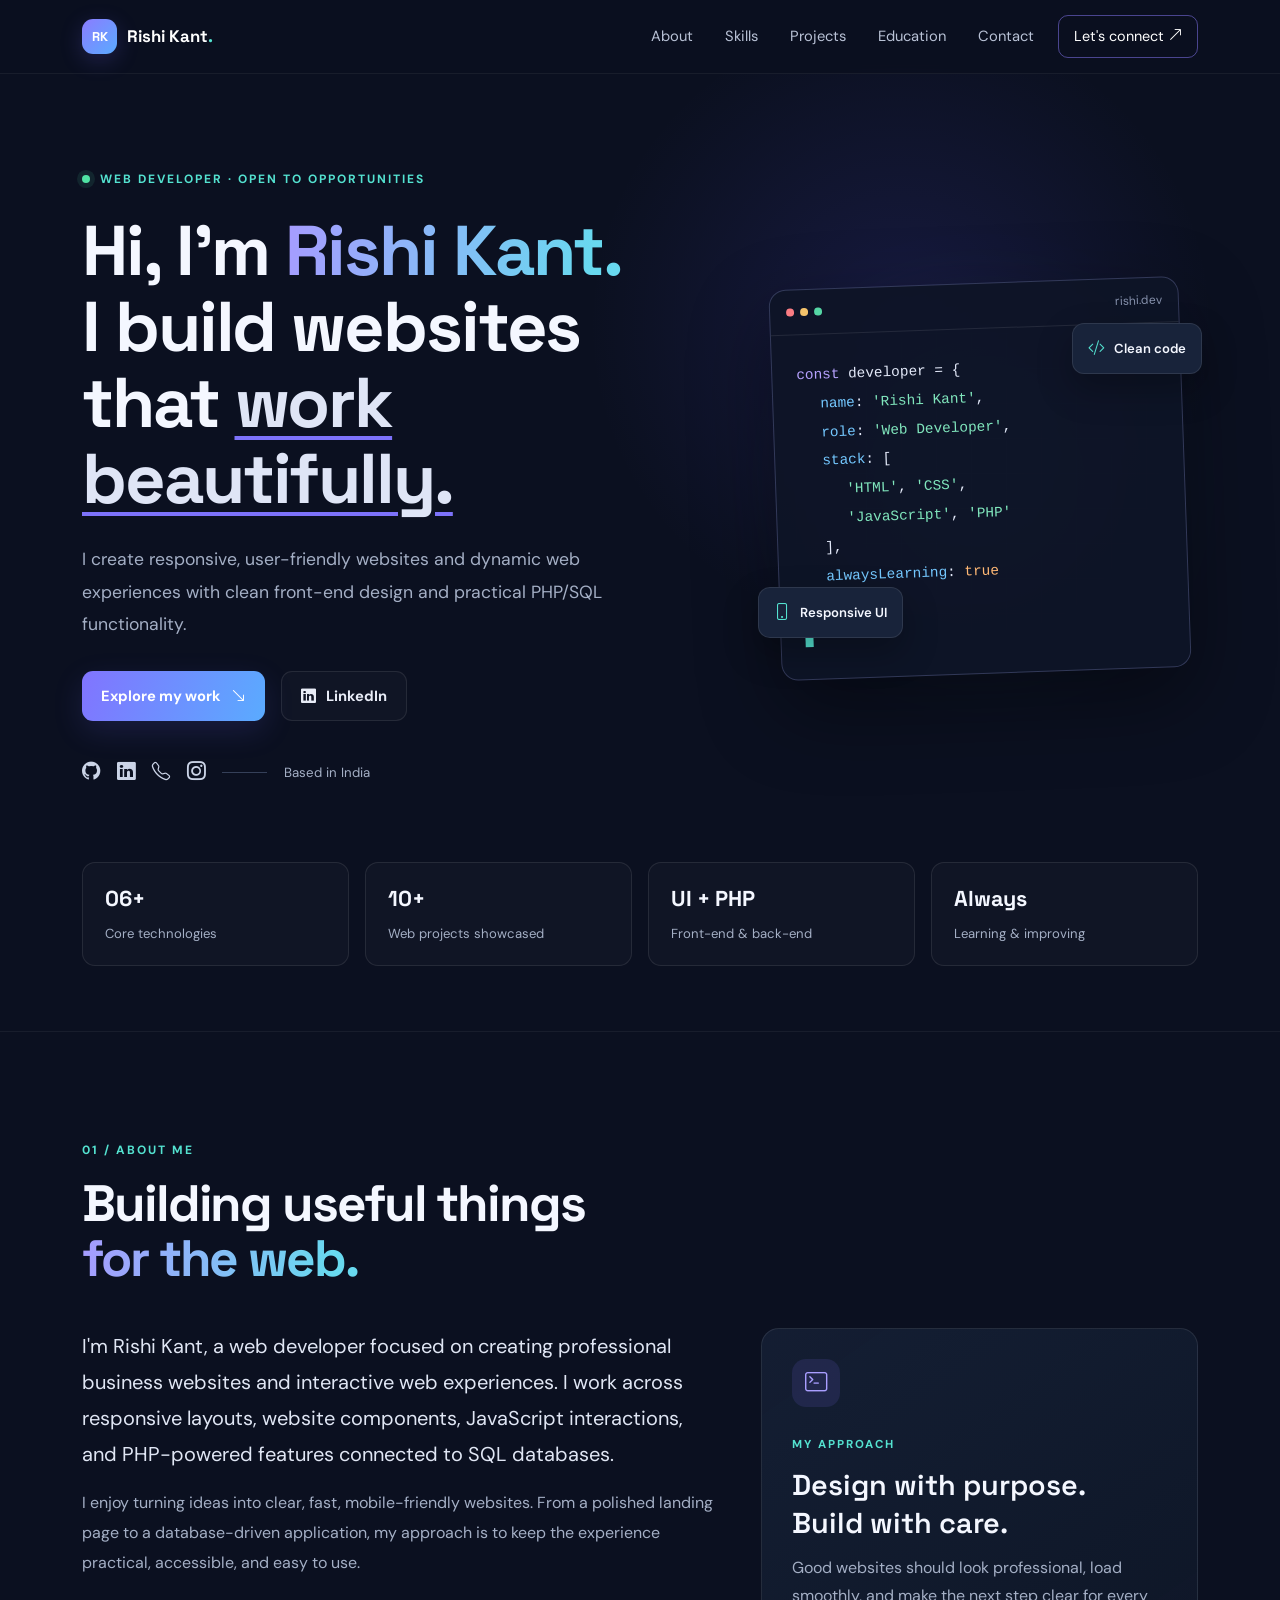
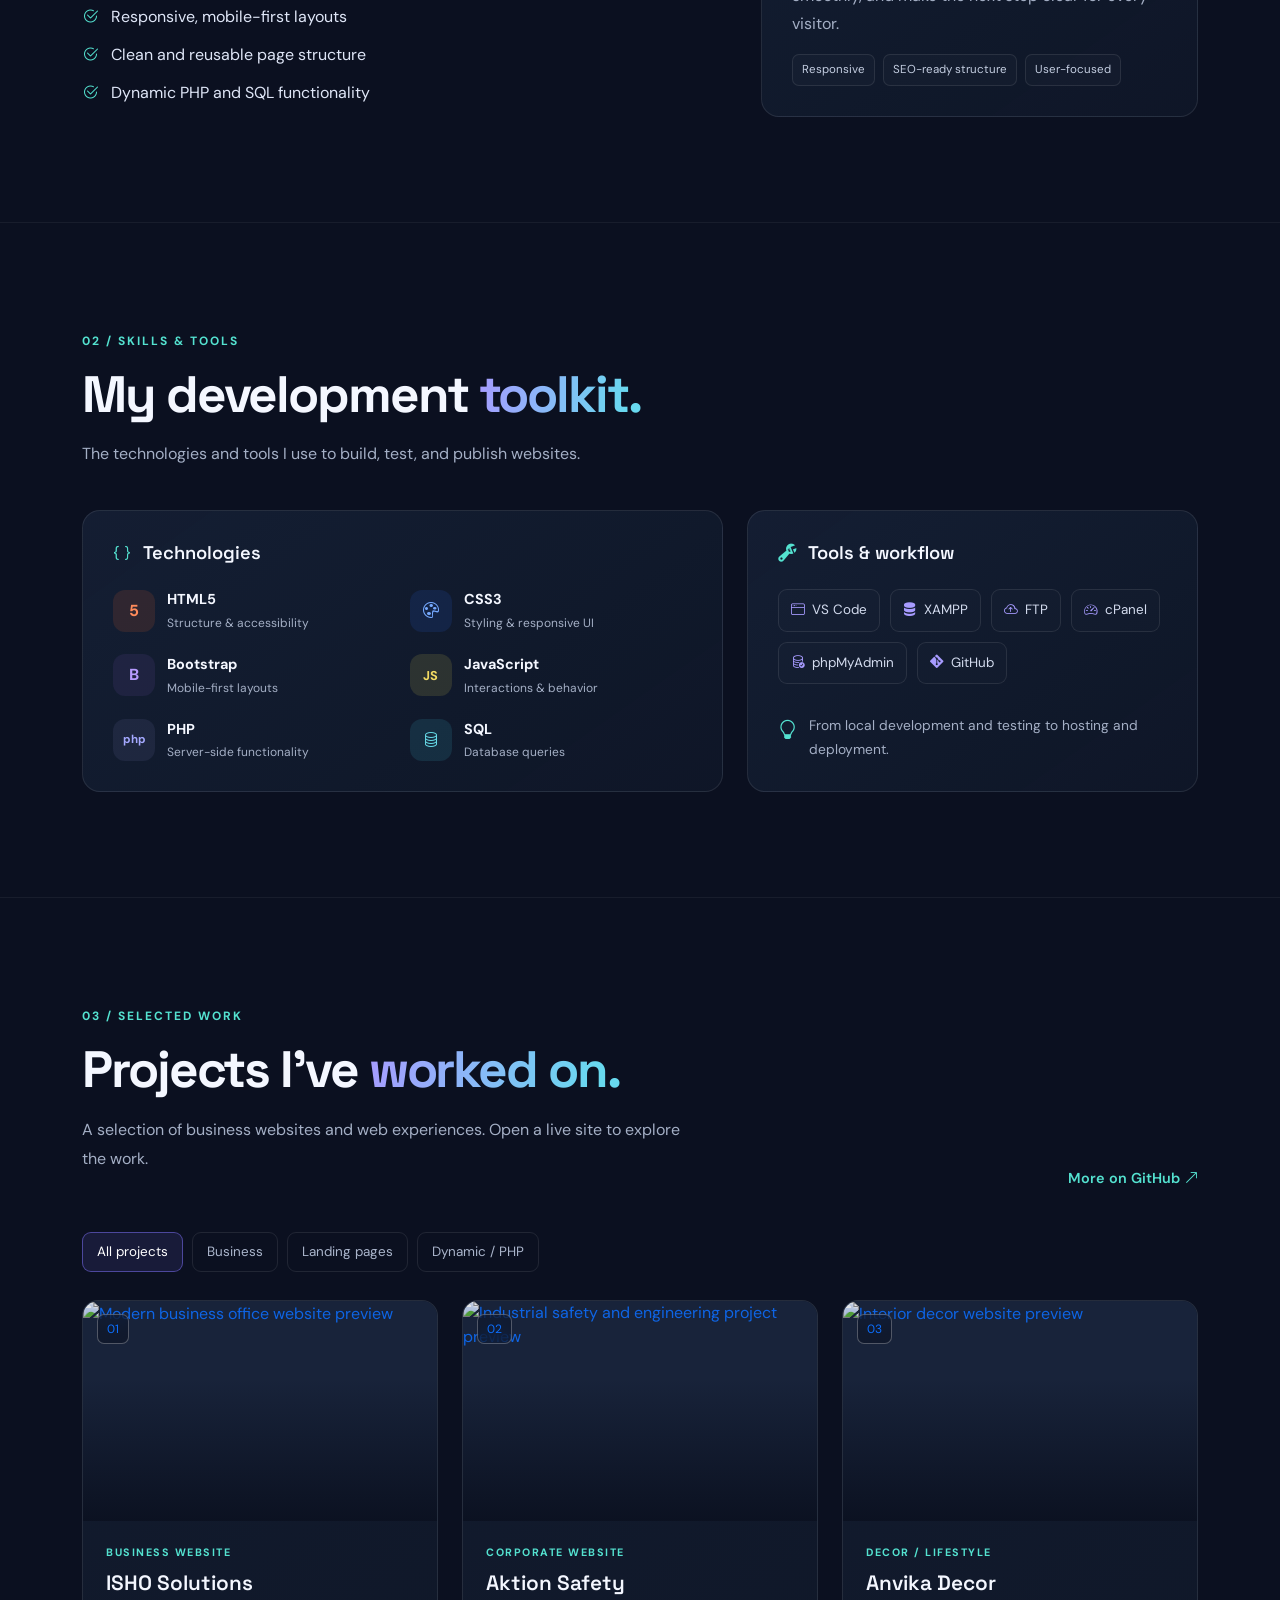
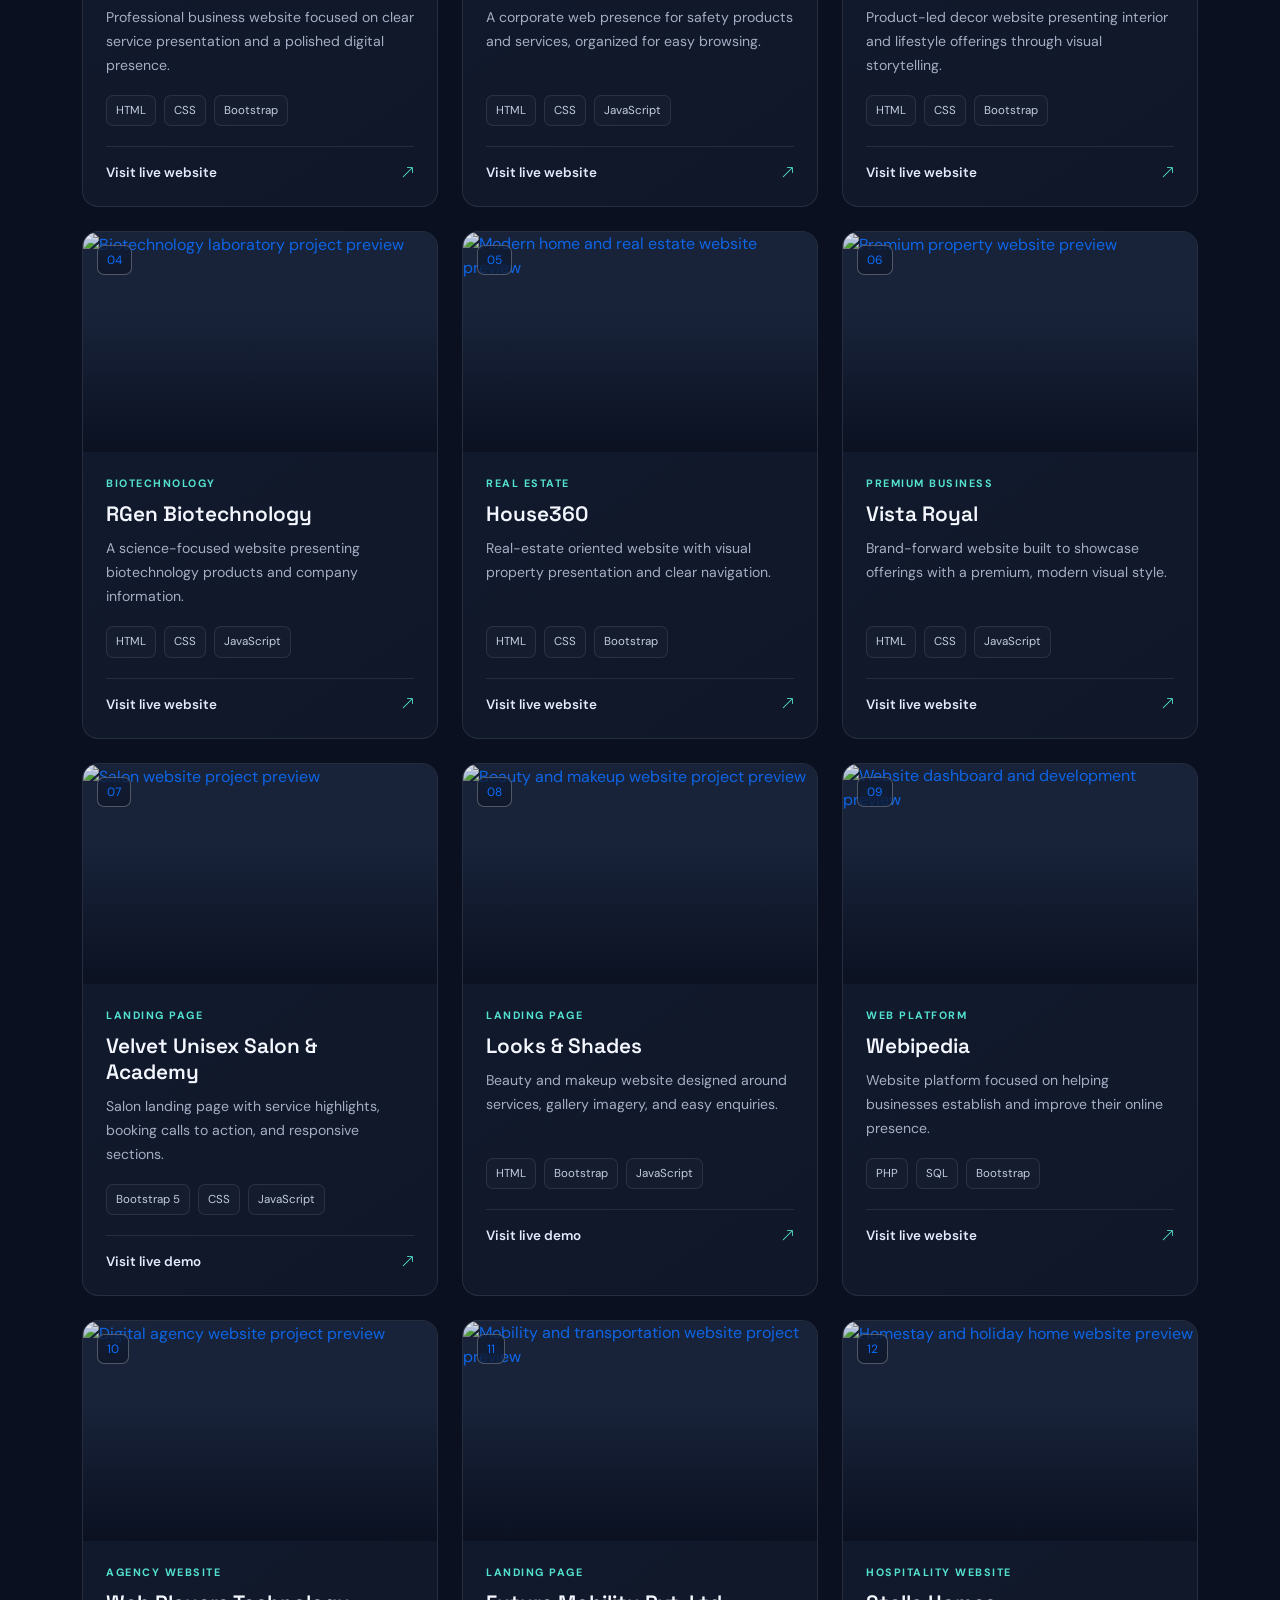
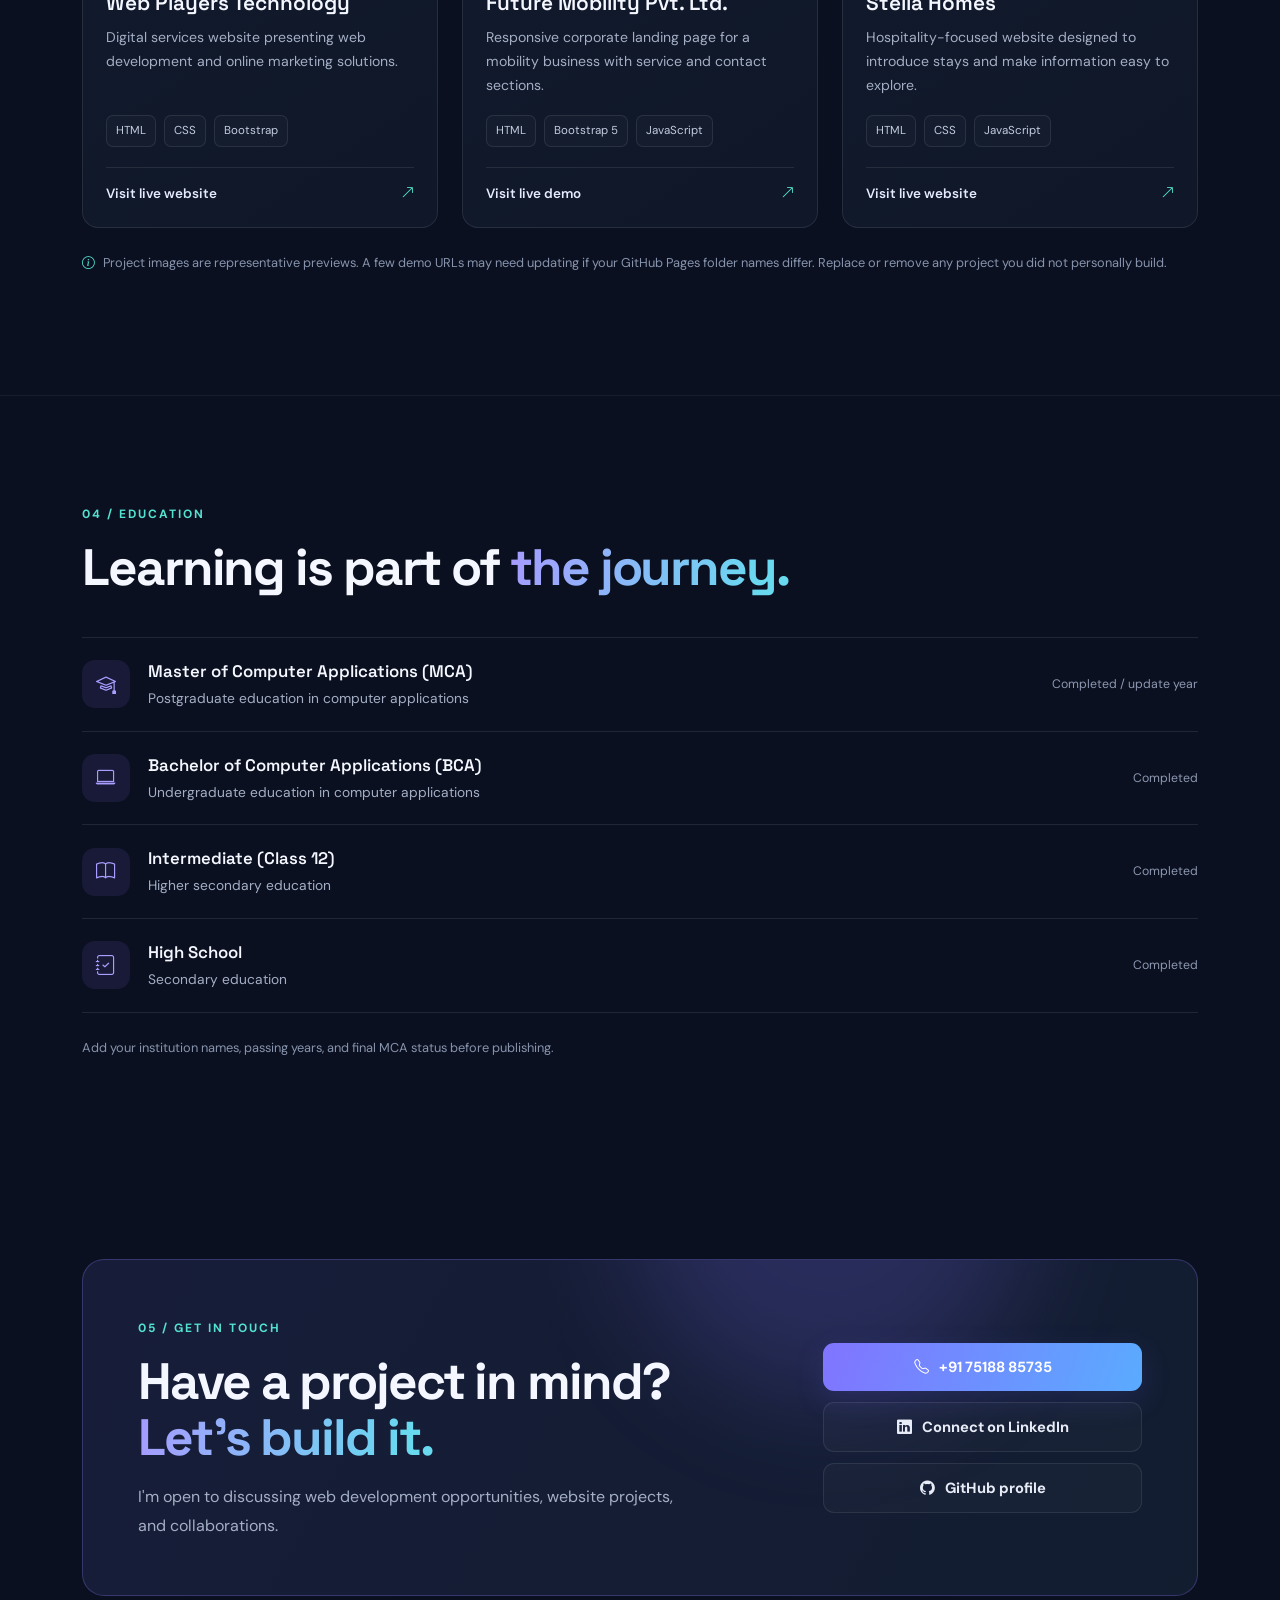
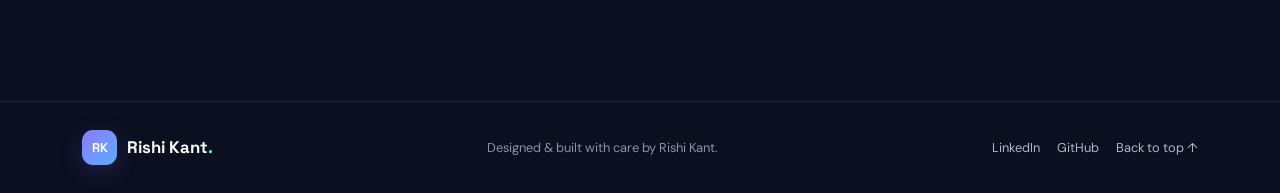
==== commit db85cace: "Add files via upload" ====
--- a/rishi-kant-portfolio/index.html
+++ b/rishi-kant-portfolio/index.html
@@ -1,24 +1,41 @@
 <!doctype html>
 <html lang="en">
+
 <head>
   <meta charset="utf-8">
   <meta name="viewport" content="width=device-width, initial-scale=1">
-  <meta name="description" content="Rishi Kant is a web developer building responsive websites and dynamic PHP applications using HTML, CSS, Bootstrap, JavaScript, PHP and SQL.">
+  <meta name="description"
+    content="Rishi Kant is a web developer building responsive websites and dynamic PHP applications using HTML, CSS, Bootstrap, JavaScript, PHP and SQL.">
   <meta name="theme-color" content="#0b1020">
   <title>Rishi Kant | Web Developer Portfolio</title>
+  <meta name="robots" content="index, follow, max-image-preview:large">
+  <link rel="canonical" href="https://rishi-kant3762.github.io/rishi-kant-portfolio/">
+  <meta property="og:type" content="website">
+  <meta property="og:title" content="Rishi Kant | Web Developer Portfolio">
+  <meta property="og:description" content="Explore Rishi Kant's web development projects, skills, and portfolio. Responsive websites and PHP/SQL applications.">
+  <meta property="og:url" content="https://rishi-kant3762.github.io/rishi-kant-portfolio/">
+  <meta name="twitter:card" content="summary">
+  <script type="application/ld+json">{"@context": "https://schema.org", "@type": "ProfilePage", "url": "https://rishi-kant3762.github.io/rishi-kant-portfolio/", "mainEntity": {"@type": "Person", "name": "Rishi Kant", "url": "https://rishi-kant3762.github.io/rishi-kant-portfolio/", "jobTitle": "Web Developer", "sameAs": ["https://www.linkedin.com/in/rishi-kant-46843a395/", "https://www.instagram.com/official_rishi200/", "https://github.com/rishi-kant3762"]}}</script>
+
   <link rel="preconnect" href="https://fonts.googleapis.com">
   <link rel="preconnect" href="https://fonts.gstatic.com" crossorigin>
-  <link href="https://fonts.googleapis.com/css2?family=DM+Sans:wght@400;500;600;700&family=Space+Grotesk:wght@400;500;600;700&display=swap" rel="stylesheet">
+  <link
+    href="https://fonts.googleapis.com/css2?family=DM+Sans:wght@400;500;600;700&family=Space+Grotesk:wght@400;500;600;700&display=swap"
+    rel="stylesheet">
   <link href="https://cdn.jsdelivr.net/npm/bootstrap@5.3.3/dist/css/bootstrap.min.css" rel="stylesheet">
   <link href="https://cdn.jsdelivr.net/npm/bootstrap-icons@1.11.3/font/bootstrap-icons.min.css" rel="stylesheet">
   <link rel="stylesheet" href="style.css">
 </head>
+
 <body>
   <div class="page-glow"></div>
   <nav class="navbar navbar-expand-lg navbar-dark fixed-top site-nav">
     <div class="container">
-      <a class="navbar-brand brand" href="#home"><span class="brand-mark">RK</span><span>Rishi Kant<span class="brand-dot">.</span></span></a>
-      <button class="navbar-toggler" type="button" data-bs-toggle="collapse" data-bs-target="#mainNav" aria-controls="mainNav" aria-expanded="false" aria-label="Toggle navigation"><span class="navbar-toggler-icon"></span></button>
+      <a class="navbar-brand brand" href="#home"><span class="brand-mark">RK</span><span>Rishi Kant<span
+            class="brand-dot">.</span></span></a>
+      <button class="navbar-toggler" type="button" data-bs-toggle="collapse" data-bs-target="#mainNav"
+        aria-controls="mainNav" aria-expanded="false" aria-label="Toggle navigation"><span
+          class="navbar-toggler-icon"></span></button>
       <div class="collapse navbar-collapse" id="mainNav">
         <ul class="navbar-nav ms-auto align-items-lg-center gap-lg-3">
           <li class="nav-item"><a class="nav-link" href="#about">About</a></li>
@@ -26,7 +43,8 @@
           <li class="nav-item"><a class="nav-link" href="#projects">Projects</a></li>
           <li class="nav-item"><a class="nav-link" href="#education">Education</a></li>
           <li class="nav-item"><a class="nav-link" href="#contact">Contact</a></li>
-          <li class="nav-item"><a class="btn btn-nav" href="https://www.linkedin.com/in/rishi-kant-46843a395" target="_blank" rel="noopener">Let's connect <i class="bi bi-arrow-up-right"></i></a></li>
+          <li class="nav-item"><a class="btn btn-nav" href="https://www.linkedin.com/in/rishi-kant-46843a395"
+              target="_blank" rel="noopener">Let's connect <i class="bi bi-arrow-up-right"></i></a></li>
         </ul>
       </div>
     </div>
@@ -38,16 +56,23 @@
         <div class="row align-items-center g-5">
           <div class="col-lg-7">
             <div class="eyebrow"><span class="status-dot"></span> WEB DEVELOPER · OPEN TO OPPORTUNITIES</div>
-            <h1>Hi, I'm <span class="gradient-text">Rishi Kant.</span><br> I build websites that <span class="outline-text">work beautifully.</span></h1>
-            <p class="hero-copy">I create responsive, user-friendly websites and dynamic web experiences with clean front-end design and practical PHP/SQL functionality.</p>
+            <h1>Hi, I'm <span class="gradient-text">Rishi Kant.</span><br> I build websites that <span
+                class="outline-text">work beautifully.</span></h1>
+            <p class="hero-copy">I create responsive, user-friendly websites and dynamic web experiences with clean
+              front-end design and practical PHP/SQL functionality.</p>
             <div class="d-flex flex-wrap gap-3 hero-actions">
-              <a class="btn btn-primary-custom" href="#projects">Explore my work <i class="bi bi-arrow-down-right"></i></a>
-              <a class="btn btn-ghost" href="https://www.linkedin.com/in/rishi-kant-46843a395" target="_blank" rel="noopener"><i class="bi bi-linkedin"></i> LinkedIn</a>
+              <a class="btn btn-primary-custom" href="#projects">Explore my work <i
+                  class="bi bi-arrow-down-right"></i></a>
+              <a class="btn btn-ghost" href="https://www.linkedin.com/in/rishi-kant-46843a395" target="_blank"
+                rel="noopener"><i class="bi bi-linkedin"></i> LinkedIn</a>
             </div>
             <div class="hero-socials">
-              <a href="https://github.com/rishi-kant3762" target="_blank" rel="noopener" aria-label="GitHub"><i class="bi bi-github"></i></a>
-              <a href="https://www.linkedin.com/in/rishi-kant-46843a395" target="_blank" rel="noopener" aria-label="LinkedIn"><i class="bi bi-linkedin"></i></a>
+              <a href="https://github.com/rishi-kant3762" target="_blank" rel="noopener" aria-label="GitHub"><i
+                  class="bi bi-github"></i></a>
+              <a href="https://www.linkedin.com/in/rishi-kant-46843a395" target="_blank" rel="noopener"
+                aria-label="LinkedIn"><i class="bi bi-linkedin"></i></a>
               <a href="tel:+917518885735" aria-label="Call Rishi"><i class="bi bi-telephone"></i></a>
+              <a href="https://www.instagram.com/official_rishi200/" target="_blank" rel="noopener" aria-label="Instagram"><i class="bi bi-instagram"></i></a>
               <span class="social-line"></span><span class="small-muted">Based in India</span>
             </div>
           </div>
@@ -58,13 +83,18 @@
                 <div class="window-top"><span></span><span></span><span></span><small>rishi.dev</small></div>
                 <div class="code-content">
                   <div><span class="code-purple">const</span> developer = {</div>
-                  <div class="indent"><span class="code-blue">name</span>: <span class="code-green">'Rishi Kant'</span>,</div>
-                  <div class="indent"><span class="code-blue">role</span>: <span class="code-green">'Web Developer'</span>,</div>
+                  <div class="indent"><span class="code-blue">name</span>: <span class="code-green">'Rishi Kant'</span>,
+                  </div>
+                  <div class="indent"><span class="code-blue">role</span>: <span class="code-green">'Web
+                      Developer'</span>,</div>
                   <div class="indent"><span class="code-blue">stack</span>: [</div>
-                  <div class="indent2"><span class="code-green">'HTML'</span>, <span class="code-green">'CSS'</span>,</div>
-                  <div class="indent2"><span class="code-green">'JavaScript'</span>, <span class="code-green">'PHP'</span></div>
+                  <div class="indent2"><span class="code-green">'HTML'</span>, <span class="code-green">'CSS'</span>,
+                  </div>
+                  <div class="indent2"><span class="code-green">'JavaScript'</span>, <span
+                      class="code-green">'PHP'</span></div>
                   <div class="indent">],</div>
-                  <div class="indent"><span class="code-blue">alwaysLearning</span>: <span class="code-orange">true</span></div>
+                  <div class="indent"><span class="code-blue">alwaysLearning</span>: <span
+                      class="code-orange">true</span></div>
                   <div>};</div>
                   <div class="code-cursor"></div>
                 </div>
@@ -76,86 +106,398 @@
           </div>
         </div>
         <div class="hero-stats row g-3">
-          <div class="col-6 col-md-3"><div class="stat-card"><strong>06+</strong><span>Core technologies</span></div></div>
-          <div class="col-6 col-md-3"><div class="stat-card"><strong>10+</strong><span>Web projects showcased</span></div></div>
-          <div class="col-6 col-md-3"><div class="stat-card"><strong>UI + PHP</strong><span>Front-end & back-end</span></div></div>
-          <div class="col-6 col-md-3"><div class="stat-card"><strong>Always</strong><span>Learning & improving</span></div></div>
+          <div class="col-6 col-md-3">
+            <div class="stat-card"><strong>06+</strong><span>Core technologies</span></div>
+          </div>
+          <div class="col-6 col-md-3">
+            <div class="stat-card"><strong>10+</strong><span>Web projects showcased</span></div>
+          </div>
+          <div class="col-6 col-md-3">
+            <div class="stat-card"><strong>UI + PHP</strong><span>Front-end & back-end</span></div>
+          </div>
+          <div class="col-6 col-md-3">
+            <div class="stat-card"><strong>Always</strong><span>Learning & improving</span></div>
+          </div>
         </div>
       </div>
     </section>
 
     <section class="section-pad section-border" id="about">
       <div class="container">
-        <div class="section-heading"><span class="section-kicker">01 / ABOUT ME</span><h2>Building useful things<br><span class="gradient-text">for the web.</span></h2></div>
+        <div class="section-heading"><span class="section-kicker">01 / ABOUT ME</span>
+          <h2>Building useful things<br><span class="gradient-text">for the web.</span></h2>
+        </div>
         <div class="row g-5 align-items-start">
-          <div class="col-lg-7"><p class="large-copy">I'm Rishi Kant, a web developer focused on creating professional business websites and interactive web experiences. I work across responsive layouts, website components, JavaScript interactions, and PHP-powered features connected to SQL databases.</p><p class="body-muted">I enjoy turning ideas into clear, fast, mobile-friendly websites. From a polished landing page to a database-driven application, my approach is to keep the experience practical, accessible, and easy to use.</p>
-            <div class="about-points"><div><i class="bi bi-check2-circle"></i> Responsive, mobile-first layouts</div><div><i class="bi bi-check2-circle"></i> Clean and reusable page structure</div><div><i class="bi bi-check2-circle"></i> Dynamic PHP and SQL functionality</div></div>
-          </div>
-          <div class="col-lg-5"><div class="about-panel"><div class="panel-icon"><i class="bi bi-terminal"></i></div><span class="panel-label">MY APPROACH</span><h3>Design with purpose.<br>Build with care.</h3><p>Good websites should look professional, load smoothly, and make the next step clear for every visitor.</p><div class="mini-tags"><span>Responsive</span><span>SEO-ready structure</span><span>User-focused</span></div></div></div>
+          <div class="col-lg-7">
+            <p class="large-copy">I'm Rishi Kant, a web developer focused on creating professional business websites and
+              interactive web experiences. I work across responsive layouts, website components, JavaScript
+              interactions, and PHP-powered features connected to SQL databases.</p>
+            <p class="body-muted">I enjoy turning ideas into clear, fast, mobile-friendly websites. From a polished
+              landing page to a database-driven application, my approach is to keep the experience practical,
+              accessible, and easy to use.</p>
+            <div class="about-points">
+              <div><i class="bi bi-check2-circle"></i> Responsive, mobile-first layouts</div>
+              <div><i class="bi bi-check2-circle"></i> Clean and reusable page structure</div>
+              <div><i class="bi bi-check2-circle"></i> Dynamic PHP and SQL functionality</div>
+            </div>
+          </div>
+          <div class="col-lg-5">
+            <div class="about-panel">
+              <div class="panel-icon"><i class="bi bi-terminal"></i></div><span class="panel-label">MY APPROACH</span>
+              <h3>Design with purpose.<br>Build with care.</h3>
+              <p>Good websites should look professional, load smoothly, and make the next step clear for every visitor.
+              </p>
+              <div class="mini-tags"><span>Responsive</span><span>SEO-ready structure</span><span>User-focused</span>
+              </div>
+            </div>
+          </div>
         </div>
       </div>
     </section>
 
     <section class="section-pad section-border" id="skills">
       <div class="container">
-        <div class="section-heading"><span class="section-kicker">02 / SKILLS & TOOLS</span><h2>My development <span class="gradient-text">toolkit.</span></h2><p class="body-muted">The technologies and tools I use to build, test, and publish websites.</p></div>
+        <div class="section-heading"><span class="section-kicker">02 / SKILLS & TOOLS</span>
+          <h2>My development <span class="gradient-text">toolkit.</span></h2>
+          <p class="body-muted">The technologies and tools I use to build, test, and publish websites.</p>
+        </div>
         <div class="row g-4">
-          <div class="col-lg-7"><div class="skill-panel"><h3><i class="bi bi-braces"></i> Technologies</h3><div class="skill-grid">
-            <div class="skill-item"><span class="skill-symbol html-symbol">5</span><div><strong>HTML5</strong><small>Structure & accessibility</small></div></div>
-            <div class="skill-item"><span class="skill-symbol css-symbol"><i class="bi bi-palette"></i></span><div><strong>CSS3</strong><small>Styling & responsive UI</small></div></div>
-            <div class="skill-item"><span class="skill-symbol bs-symbol">B</span><div><strong>Bootstrap</strong><small>Mobile-first layouts</small></div></div>
-            <div class="skill-item"><span class="skill-symbol js-symbol">JS</span><div><strong>JavaScript</strong><small>Interactions & behavior</small></div></div>
-            <div class="skill-item"><span class="skill-symbol php-symbol">php</span><div><strong>PHP</strong><small>Server-side functionality</small></div></div>
-            <div class="skill-item"><span class="skill-symbol sql-symbol"><i class="bi bi-database"></i></span><div><strong>SQL</strong><small>Database queries</small></div></div>
-          </div></div></div>
-          <div class="col-lg-5"><div class="skill-panel tools-panel"><h3><i class="bi bi-wrench-adjustable"></i> Tools & workflow</h3><div class="tool-list"><span><i class="bi bi-window"></i> VS Code</span><span><i class="bi bi-server"></i> XAMPP</span><span><i class="bi bi-cloud-arrow-up"></i> FTP</span><span><i class="bi bi-speedometer2"></i> cPanel</span><span><i class="bi bi-database-check"></i> phpMyAdmin</span><span><i class="bi bi-git"></i> GitHub</span></div><div class="workflow-note"><i class="bi bi-lightbulb"></i><p>From local development and testing to hosting and deployment.</p></div></div></div>
+          <div class="col-lg-7">
+            <div class="skill-panel">
+              <h3><i class="bi bi-braces"></i> Technologies</h3>
+              <div class="skill-grid">
+                <div class="skill-item"><span class="skill-symbol html-symbol">5</span>
+                  <div><strong>HTML5</strong><small>Structure & accessibility</small></div>
+                </div>
+                <div class="skill-item"><span class="skill-symbol css-symbol"><i class="bi bi-palette"></i></span>
+                  <div><strong>CSS3</strong><small>Styling & responsive UI</small></div>
+                </div>
+                <div class="skill-item"><span class="skill-symbol bs-symbol">B</span>
+                  <div><strong>Bootstrap</strong><small>Mobile-first layouts</small></div>
+                </div>
+                <div class="skill-item"><span class="skill-symbol js-symbol">JS</span>
+                  <div><strong>JavaScript</strong><small>Interactions & behavior</small></div>
+                </div>
+                <div class="skill-item"><span class="skill-symbol php-symbol">php</span>
+                  <div><strong>PHP</strong><small>Server-side functionality</small></div>
+                </div>
+                <div class="skill-item"><span class="skill-symbol sql-symbol"><i class="bi bi-database"></i></span>
+                  <div><strong>SQL</strong><small>Database queries</small></div>
+                </div>
+              </div>
+            </div>
+          </div>
+          <div class="col-lg-5">
+            <div class="skill-panel tools-panel">
+              <h3><i class="bi bi-wrench-adjustable"></i> Tools & workflow</h3>
+              <div class="tool-list"><span><i class="bi bi-window"></i> VS Code</span><span><i class="bi bi-server"></i>
+                  XAMPP</span><span><i class="bi bi-cloud-arrow-up"></i> FTP</span><span><i
+                    class="bi bi-speedometer2"></i> cPanel</span><span><i class="bi bi-database-check"></i>
+                  phpMyAdmin</span><span><i class="bi bi-git"></i> GitHub</span></div>
+              <div class="workflow-note"><i class="bi bi-lightbulb"></i>
+                <p>From local development and testing to hosting and deployment.</p>
+              </div>
+            </div>
+          </div>
         </div>
       </div>
     </section>
 
     <section class="section-pad section-border" id="projects">
       <div class="container">
-        <div class="section-heading projects-heading"><div><span class="section-kicker">03 / SELECTED WORK</span><h2>Projects I've <span class="gradient-text">worked on.</span></h2><p class="body-muted">A selection of business websites and web experiences. Open a live site to explore the work.</p></div><a class="text-link" href="https://github.com/rishi-kant3762" target="_blank" rel="noopener">More on GitHub <i class="bi bi-arrow-up-right"></i></a></div>
+        <div class="section-heading projects-heading">
+          <div><span class="section-kicker">03 / SELECTED WORK</span>
+            <h2>Projects I've <span class="gradient-text">worked on.</span></h2>
+            <p class="body-muted">A selection of business websites and web experiences. Open a live site to explore the
+              work.</p>
+          </div><a class="text-link" href="https://github.com/rishi-kant3762" target="_blank" rel="noopener">More on
+            GitHub <i class="bi bi-arrow-up-right"></i></a>
+        </div>
         <div class="project-filters" role="group" aria-label="Filter projects">
-          <button class="filter-btn active" data-filter="all">All projects</button><button class="filter-btn" data-filter="business">Business</button><button class="filter-btn" data-filter="landing">Landing pages</button><button class="filter-btn" data-filter="dynamic">Dynamic / PHP</button>
+          <button class="filter-btn active" data-filter="all">All projects</button><button class="filter-btn"
+            data-filter="business">Business</button><button class="filter-btn" data-filter="landing">Landing
+            pages</button><button class="filter-btn" data-filter="dynamic">Dynamic / PHP</button>
         </div>
         <div class="row g-4" id="projectGrid">
-          <div class="col-md-6 col-xl-4 project-wrap" data-category="business"><article class="project-card"><a class="project-image" href="https://ishosolutions.com/" target="_blank" rel="noopener"><img src="https://images.unsplash.com/photo-1497366754035-f200968a6e72?auto=format&fit=crop&w=900&q=80" alt="Modern business office website preview" loading="lazy"><span class="image-overlay"><i class="bi bi-arrow-up-right"></i> View live site</span><span class="project-number">01</span></a><div class="project-info"><div class="project-type">BUSINESS WEBSITE</div><h3>ISHO Solutions</h3><p>Professional business website focused on clear service presentation and a polished digital presence.</p><div class="project-tags"><span>HTML</span><span>CSS</span><span>Bootstrap</span></div><a class="project-link" href="https://ishosolutions.com/" target="_blank" rel="noopener">Visit live website <i class="bi bi-arrow-up-right"></i></a></div></article></div>
-          <div class="col-md-6 col-xl-4 project-wrap" data-category="business"><article class="project-card"><a class="project-image" href="https://www.aktionsafety.com/" target="_blank" rel="noopener"><img src="https://images.unsplash.com/photo-1581092921461-eab62e97a780?auto=format&fit=crop&w=900&q=80" alt="Industrial safety and engineering project preview" loading="lazy"><span class="image-overlay"><i class="bi bi-arrow-up-right"></i> View live site</span><span class="project-number">02</span></a><div class="project-info"><div class="project-type">CORPORATE WEBSITE</div><h3>Aktion Safety</h3><p>A corporate web presence for safety products and services, organized for easy browsing.</p><div class="project-tags"><span>HTML</span><span>CSS</span><span>JavaScript</span></div><a class="project-link" href="https://www.aktionsafety.com/" target="_blank" rel="noopener">Visit live website <i class="bi bi-arrow-up-right"></i></a></div></article></div>
-          <div class="col-md-6 col-xl-4 project-wrap" data-category="business"><article class="project-card"><a class="project-image" href="https://anvikadecor.com/" target="_blank" rel="noopener"><img src="https://images.unsplash.com/photo-1600210492486-724fe5c67fb0?auto=format&fit=crop&w=900&q=80" alt="Interior decor website preview" loading="lazy"><span class="image-overlay"><i class="bi bi-arrow-up-right"></i> View live site</span><span class="project-number">03</span></a><div class="project-info"><div class="project-type">DECOR / LIFESTYLE</div><h3>Anvika Decor</h3><p>Product-led decor website presenting interior and lifestyle offerings through visual storytelling.</p><div class="project-tags"><span>HTML</span><span>CSS</span><span>Bootstrap</span></div><a class="project-link" href="https://anvikadecor.com/" target="_blank" rel="noopener">Visit live website <i class="bi bi-arrow-up-right"></i></a></div></article></div>
-          <div class="col-md-6 col-xl-4 project-wrap" data-category="business"><article class="project-card"><a class="project-image" href="https://rgenbiotechnology.com/" target="_blank" rel="noopener"><img src="https://images.unsplash.com/photo-1579154204601-01588f351e67?auto=format&fit=crop&w=900&q=80" alt="Biotechnology laboratory project preview" loading="lazy"><span class="image-overlay"><i class="bi bi-arrow-up-right"></i> View live site</span><span class="project-number">04</span></a><div class="project-info"><div class="project-type">BIOTECHNOLOGY</div><h3>RGen Biotechnology</h3><p>A science-focused website presenting biotechnology products and company information.</p><div class="project-tags"><span>HTML</span><span>CSS</span><span>JavaScript</span></div><a class="project-link" href="https://rgenbiotechnology.com/" target="_blank" rel="noopener">Visit live website <i class="bi bi-arrow-up-right"></i></a></div></article></div>
-          <div class="col-md-6 col-xl-4 project-wrap" data-category="landing"><article class="project-card"><a class="project-image" href="https://house360.in/" target="_blank" rel="noopener"><img src="https://images.unsplash.com/photo-1600607687939-ce8a6c25118c?auto=format&fit=crop&w=900&q=80" alt="Modern home and real estate website preview" loading="lazy"><span class="image-overlay"><i class="bi bi-arrow-up-right"></i> View live site</span><span class="project-number">05</span></a><div class="project-info"><div class="project-type">REAL ESTATE</div><h3>House360</h3><p>Real-estate oriented website with visual property presentation and clear navigation.</p><div class="project-tags"><span>HTML</span><span>CSS</span><span>Bootstrap</span></div><a class="project-link" href="https://house360.in/" target="_blank" rel="noopener">Visit live website <i class="bi bi-arrow-up-right"></i></a></div></article></div>
-          <div class="col-md-6 col-xl-4 project-wrap" data-category="landing"><article class="project-card"><a class="project-image" href="https://vistaroyal.ae/" target="_blank" rel="noopener"><img src="https://images.unsplash.com/photo-1600607687920-4e2a09cf159d?auto=format&fit=crop&w=900&q=80" alt="Premium property website preview" loading="lazy"><span class="image-overlay"><i class="bi bi-arrow-up-right"></i> View live site</span><span class="project-number">06</span></a><div class="project-info"><div class="project-type">PREMIUM BUSINESS</div><h3>Vista Royal</h3><p>Brand-forward website built to showcase offerings with a premium, modern visual style.</p><div class="project-tags"><span>HTML</span><span>CSS</span><span>JavaScript</span></div><a class="project-link" href="https://vistaroyal.ae/" target="_blank" rel="noopener">Visit live website <i class="bi bi-arrow-up-right"></i></a></div></article></div>
-          <div class="col-md-6 col-xl-4 project-wrap" data-category="landing"><article class="project-card"><a class="project-image" href="https://rishi-kant3762.github.io/portfolio/velvetunisexsalonacademy/" target="_blank" rel="noopener"><img src="https://images.unsplash.com/photo-1560066984-138dadb4c035?auto=format&fit=crop&w=900&q=80" alt="Salon website project preview" loading="lazy"><span class="image-overlay"><i class="bi bi-arrow-up-right"></i> View demo</span><span class="project-number">07</span></a><div class="project-info"><div class="project-type">LANDING PAGE</div><h3>Velvet Unisex Salon & Academy</h3><p>Salon landing page with service highlights, booking calls to action, and responsive sections.</p><div class="project-tags"><span>Bootstrap 5</span><span>CSS</span><span>JavaScript</span></div><a class="project-link" href="https://rishi-kant3762.github.io/portfolio/velvetunisexsalonacademy/" target="_blank" rel="noopener">Visit live demo <i class="bi bi-arrow-up-right"></i></a></div></article></div>
-          <div class="col-md-6 col-xl-4 project-wrap" data-category="landing"><article class="project-card"><a class="project-image" href="https://rishi-kant3762.github.io/portfolio/looksandshades/" target="_blank" rel="noopener"><img src="https://images.unsplash.com/photo-1522337360788-8b13dee7a37e?auto=format&fit=crop&w=900&q=80" alt="Beauty and makeup website project preview" loading="lazy"><span class="image-overlay"><i class="bi bi-arrow-up-right"></i> View demo</span><span class="project-number">08</span></a><div class="project-info"><div class="project-type">LANDING PAGE</div><h3>Looks & Shades</h3><p>Beauty and makeup website designed around services, gallery imagery, and easy enquiries.</p><div class="project-tags"><span>HTML</span><span>Bootstrap</span><span>JavaScript</span></div><a class="project-link" href="https://rishi-kant3762.github.io/portfolio/looksandshades/" target="_blank" rel="noopener">Visit live demo <i class="bi bi-arrow-up-right"></i></a></div></article></div>
-          <div class="col-md-6 col-xl-4 project-wrap" data-category="dynamic"><article class="project-card"><a class="project-image" href="https://www.webipedia.in/" target="_blank" rel="noopener"><img src="https://images.unsplash.com/photo-1460925895917-afdab827c52f?auto=format&fit=crop&w=900&q=80" alt="Website dashboard and development preview" loading="lazy" onerror="this.onerror=null;this.src='https://images.unsplash.com/photo-1460925895917-afdab827c52f?auto=format&fit=crop&w=900&q=80'"><span class="image-overlay"><i class="bi bi-arrow-up-right"></i> View live site</span><span class="project-number">09</span></a><div class="project-info"><div class="project-type">WEB PLATFORM</div><h3>Webipedia</h3><p>Website platform focused on helping businesses establish and improve their online presence.</p><div class="project-tags"><span>PHP</span><span>SQL</span><span>Bootstrap</span></div><a class="project-link" href="https://www.webipedia.in/" target="_blank" rel="noopener">Visit live website <i class="bi bi-arrow-up-right"></i></a></div></article></div>
-          <div class="col-md-6 col-xl-4 project-wrap" data-category="landing"><article class="project-card"><a class="project-image" href="https://www.web-players.co.in/" target="_blank" rel="noopener"><img src="https://images.unsplash.com/photo-1497366811353-6870744d04b2?auto=format&fit=crop&w=900&q=80" alt="Digital agency website project preview" loading="lazy"><span class="image-overlay"><i class="bi bi-arrow-up-right"></i> View live site</span><span class="project-number">10</span></a><div class="project-info"><div class="project-type">AGENCY WEBSITE</div><h3>Web Players Technology</h3><p>Digital services website presenting web development and online marketing solutions.</p><div class="project-tags"><span>HTML</span><span>CSS</span><span>Bootstrap</span></div><a class="project-link" href="https://www.web-players.co.in/" target="_blank" rel="noopener">Visit live website <i class="bi bi-arrow-up-right"></i></a></div></article></div>
-          <div class="col-md-6 col-xl-4 project-wrap" data-category="landing"><article class="project-card"><a class="project-image" href="https://rishi-kant3762.github.io/portfolio/futuremobilitypvtltd/" target="_blank" rel="noopener"><img src="https://images.unsplash.com/photo-1511919884226-fd3cad34687c?auto=format&fit=crop&w=900&q=80" alt="Mobility and transportation website project preview" loading="lazy"><span class="image-overlay"><i class="bi bi-arrow-up-right"></i> View demo</span><span class="project-number">11</span></a><div class="project-info"><div class="project-type">LANDING PAGE</div><h3>Future Mobility Pvt. Ltd.</h3><p>Responsive corporate landing page for a mobility business with service and contact sections.</p><div class="project-tags"><span>HTML</span><span>Bootstrap 5</span><span>JavaScript</span></div><a class="project-link" href="https://rishi-kant3762.github.io/portfolio/futuremobilitypvtltd/" target="_blank" rel="noopener">Visit live demo <i class="bi bi-arrow-up-right"></i></a></div></article></div>
-          <div class="col-md-6 col-xl-4 project-wrap" data-category="dynamic"><article class="project-card"><a class="project-image" href="https://www.stellahomes.ae/" target="_blank" rel="noopener"><img src="https://images.unsplash.com/photo-1613490493576-7fde63acd811?auto=format&fit=crop&w=900&q=80" alt="Homestay and holiday home website preview" loading="lazy"><span class="image-overlay"><i class="bi bi-arrow-up-right"></i> View live site</span><span class="project-number">12</span></a><div class="project-info"><div class="project-type">HOSPITALITY WEBSITE</div><h3>Stella Homes</h3><p>Hospitality-focused website designed to introduce stays and make information easy to explore.</p><div class="project-tags"><span>HTML</span><span>CSS</span><span>JavaScript</span></div><a class="project-link" href="https://www.stellahomes.ae/" target="_blank" rel="noopener">Visit live website <i class="bi bi-arrow-up-right"></i></a></div></article></div>
-        </div>
-        <p class="project-note"><i class="bi bi-info-circle"></i> Project images are representative previews. A few demo URLs may need updating if your GitHub Pages folder names differ. Replace or remove any project you did not personally build.</p>
+          <div class="col-md-6 col-xl-4 project-wrap" data-category="business">
+            <article class="project-card"><a class="project-image" href="https://ishosolutions.com/" target="_blank"
+                rel="noopener"><img
+                  src="https://images.unsplash.com/photo-1497366754035-f200968a6e72?auto=format&fit=crop&w=900&q=80"
+                  alt="Modern business office website preview" loading="lazy"><span class="image-overlay"><i
+                    class="bi bi-arrow-up-right"></i> View live site</span><span class="project-number">01</span></a>
+              <div class="project-info">
+                <div class="project-type">BUSINESS WEBSITE</div>
+                <h3>ISHO Solutions</h3>
+                <p>Professional business website focused on clear service presentation and a polished digital presence.
+                </p>
+                <div class="project-tags"><span>HTML</span><span>CSS</span><span>Bootstrap</span></div><a
+                  class="project-link" href="https://ishosolutions.com/" target="_blank" rel="noopener">Visit live
+                  website <i class="bi bi-arrow-up-right"></i></a>
+              </div>
+            </article>
+          </div>
+          <div class="col-md-6 col-xl-4 project-wrap" data-category="business">
+            <article class="project-card"><a class="project-image" href="https://www.aktionsafety.com/" target="_blank"
+                rel="noopener"><img
+                  src="https://images.unsplash.com/photo-1581092921461-eab62e97a780?auto=format&fit=crop&w=900&q=80"
+                  alt="Industrial safety and engineering project preview" loading="lazy"><span class="image-overlay"><i
+                    class="bi bi-arrow-up-right"></i> View live site</span><span class="project-number">02</span></a>
+              <div class="project-info">
+                <div class="project-type">CORPORATE WEBSITE</div>
+                <h3>Aktion Safety</h3>
+                <p>A corporate web presence for safety products and services, organized for easy browsing.</p>
+                <div class="project-tags"><span>HTML</span><span>CSS</span><span>JavaScript</span></div><a
+                  class="project-link" href="https://www.aktionsafety.com/" target="_blank" rel="noopener">Visit live
+                  website <i class="bi bi-arrow-up-right"></i></a>
+              </div>
+            </article>
+          </div>
+          <div class="col-md-6 col-xl-4 project-wrap" data-category="business">
+            <article class="project-card"><a class="project-image" href="https://anvikadecor.com/" target="_blank"
+                rel="noopener"><img
+                  src="https://images.unsplash.com/photo-1600210492486-724fe5c67fb0?auto=format&fit=crop&w=900&q=80"
+                  alt="Interior decor website preview" loading="lazy"><span class="image-overlay"><i
+                    class="bi bi-arrow-up-right"></i> View live site</span><span class="project-number">03</span></a>
+              <div class="project-info">
+                <div class="project-type">DECOR / LIFESTYLE</div>
+                <h3>Anvika Decor</h3>
+                <p>Product-led decor website presenting interior and lifestyle offerings through visual storytelling.
+                </p>
+                <div class="project-tags"><span>HTML</span><span>CSS</span><span>Bootstrap</span></div><a
+                  class="project-link" href="https://anvikadecor.com/" target="_blank" rel="noopener">Visit live website
+                  <i class="bi bi-arrow-up-right"></i></a>
+              </div>
+            </article>
+          </div>
+          <div class="col-md-6 col-xl-4 project-wrap" data-category="business">
+            <article class="project-card"><a class="project-image" href="https://rgenbiotechnology.com/" target="_blank"
+                rel="noopener"><img
+                  src="https://images.unsplash.com/photo-1579154204601-01588f351e67?auto=format&fit=crop&w=900&q=80"
+                  alt="Biotechnology laboratory project preview" loading="lazy"><span class="image-overlay"><i
+                    class="bi bi-arrow-up-right"></i> View live site</span><span class="project-number">04</span></a>
+              <div class="project-info">
+                <div class="project-type">BIOTECHNOLOGY</div>
+                <h3>RGen Biotechnology</h3>
+                <p>A science-focused website presenting biotechnology products and company information.</p>
+                <div class="project-tags"><span>HTML</span><span>CSS</span><span>JavaScript</span></div><a
+                  class="project-link" href="https://rgenbiotechnology.com/" target="_blank" rel="noopener">Visit live
+                  website <i class="bi bi-arrow-up-right"></i></a>
+              </div>
+            </article>
+          </div>
+          <div class="col-md-6 col-xl-4 project-wrap" data-category="landing">
+            <article class="project-card"><a class="project-image" href="https://house360.in/" target="_blank"
+                rel="noopener"><img
+                  src="https://images.unsplash.com/photo-1600607687939-ce8a6c25118c?auto=format&fit=crop&w=900&q=80"
+                  alt="Modern home and real estate website preview" loading="lazy"><span class="image-overlay"><i
+                    class="bi bi-arrow-up-right"></i> View live site</span><span class="project-number">05</span></a>
+              <div class="project-info">
+                <div class="project-type">REAL ESTATE</div>
+                <h3>House360</h3>
+                <p>Real-estate oriented website with visual property presentation and clear navigation.</p>
+                <div class="project-tags"><span>HTML</span><span>CSS</span><span>Bootstrap</span></div><a
+                  class="project-link" href="https://house360.in/" target="_blank" rel="noopener">Visit live website <i
+                    class="bi bi-arrow-up-right"></i></a>
+              </div>
+            </article>
+          </div>
+          <div class="col-md-6 col-xl-4 project-wrap" data-category="landing">
+            <article class="project-card"><a class="project-image" href="https://vistaroyal.ae/" target="_blank"
+                rel="noopener"><img
+                  src="https://images.unsplash.com/photo-1600607687920-4e2a09cf159d?auto=format&fit=crop&w=900&q=80"
+                  alt="Premium property website preview" loading="lazy"><span class="image-overlay"><i
+                    class="bi bi-arrow-up-right"></i> View live site</span><span class="project-number">06</span></a>
+              <div class="project-info">
+                <div class="project-type">PREMIUM BUSINESS</div>
+                <h3>Vista Royal</h3>
+                <p>Brand-forward website built to showcase offerings with a premium, modern visual style.</p>
+                <div class="project-tags"><span>HTML</span><span>CSS</span><span>JavaScript</span></div><a
+                  class="project-link" href="https://vistaroyal.ae/" target="_blank" rel="noopener">Visit live website
+                  <i class="bi bi-arrow-up-right"></i></a>
+              </div>
+            </article>
+          </div>
+          <div class="col-md-6 col-xl-4 project-wrap" data-category="landing">
+            <article class="project-card"><a class="project-image"
+                href="https://rishi-kant3762.github.io/portfolio/velvetunisexsalonacademy/" target="_blank"
+                rel="noopener"><img
+                  src="https://images.unsplash.com/photo-1560066984-138dadb4c035?auto=format&fit=crop&w=900&q=80"
+                  alt="Salon website project preview" loading="lazy"><span class="image-overlay"><i
+                    class="bi bi-arrow-up-right"></i> View demo</span><span class="project-number">07</span></a>
+              <div class="project-info">
+                <div class="project-type">LANDING PAGE</div>
+                <h3>Velvet Unisex Salon & Academy</h3>
+                <p>Salon landing page with service highlights, booking calls to action, and responsive sections.</p>
+                <div class="project-tags"><span>Bootstrap 5</span><span>CSS</span><span>JavaScript</span></div><a
+                  class="project-link" href="https://rishi-kant3762.github.io/portfolio/velvetunisexsalonacademy/"
+                  target="_blank" rel="noopener">Visit live demo <i class="bi bi-arrow-up-right"></i></a>
+              </div>
+            </article>
+          </div>
+          <div class="col-md-6 col-xl-4 project-wrap" data-category="landing">
+            <article class="project-card"><a class="project-image"
+                href="https://rishi-kant3762.github.io/portfolio/looksandshades/" target="_blank" rel="noopener"><img
+                  src="https://images.unsplash.com/photo-1522337360788-8b13dee7a37e?auto=format&fit=crop&w=900&q=80"
+                  alt="Beauty and makeup website project preview" loading="lazy"><span class="image-overlay"><i
+                    class="bi bi-arrow-up-right"></i> View demo</span><span class="project-number">08</span></a>
+              <div class="project-info">
+                <div class="project-type">LANDING PAGE</div>
+                <h3>Looks & Shades</h3>
+                <p>Beauty and makeup website designed around services, gallery imagery, and easy enquiries.</p>
+                <div class="project-tags"><span>HTML</span><span>Bootstrap</span><span>JavaScript</span></div><a
+                  class="project-link" href="https://rishi-kant3762.github.io/portfolio/looksandshades/" target="_blank"
+                  rel="noopener">Visit live demo <i class="bi bi-arrow-up-right"></i></a>
+              </div>
+            </article>
+          </div>
+          <div class="col-md-6 col-xl-4 project-wrap" data-category="dynamic">
+            <article class="project-card"><a class="project-image" href="https://www.webipedia.in/" target="_blank"
+                rel="noopener"><img
+                  src="https://images.unsplash.com/photo-1460925895917-afdab827c52f?auto=format&fit=crop&w=900&q=80"
+                  alt="Website dashboard and development preview" loading="lazy"
+                  onerror="this.onerror=null;this.src='https://images.unsplash.com/photo-1460925895917-afdab827c52f?auto=format&fit=crop&w=900&q=80'"><span
+                  class="image-overlay"><i class="bi bi-arrow-up-right"></i> View live site</span><span
+                  class="project-number">09</span></a>
+              <div class="project-info">
+                <div class="project-type">WEB PLATFORM</div>
+                <h3>Webipedia</h3>
+                <p>Website platform focused on helping businesses establish and improve their online presence.</p>
+                <div class="project-tags"><span>PHP</span><span>SQL</span><span>Bootstrap</span></div><a
+                  class="project-link" href="https://www.webipedia.in/" target="_blank" rel="noopener">Visit live
+                  website <i class="bi bi-arrow-up-right"></i></a>
+              </div>
+            </article>
+          </div>
+          <div class="col-md-6 col-xl-4 project-wrap" data-category="landing">
+            <article class="project-card"><a class="project-image" href="https://www.web-players.co.in/" target="_blank"
+                rel="noopener"><img
+                  src="https://images.unsplash.com/photo-1497366811353-6870744d04b2?auto=format&fit=crop&w=900&q=80"
+                  alt="Digital agency website project preview" loading="lazy"><span class="image-overlay"><i
+                    class="bi bi-arrow-up-right"></i> View live site</span><span class="project-number">10</span></a>
+              <div class="project-info">
+                <div class="project-type">AGENCY WEBSITE</div>
+                <h3>Web Players Technology</h3>
+                <p>Digital services website presenting web development and online marketing solutions.</p>
+                <div class="project-tags"><span>HTML</span><span>CSS</span><span>Bootstrap</span></div><a
+                  class="project-link" href="https://www.web-players.co.in/" target="_blank" rel="noopener">Visit live
+                  website <i class="bi bi-arrow-up-right"></i></a>
+              </div>
+            </article>
+          </div>
+          <div class="col-md-6 col-xl-4 project-wrap" data-category="landing">
+            <article class="project-card"><a class="project-image"
+                href="https://rishi-kant3762.github.io/portfolio/futuremobilitypvtltd/" target="_blank"
+                rel="noopener"><img
+                  src="https://images.unsplash.com/photo-1511919884226-fd3cad34687c?auto=format&fit=crop&w=900&q=80"
+                  alt="Mobility and transportation website project preview" loading="lazy"><span
+                  class="image-overlay"><i class="bi bi-arrow-up-right"></i> View demo</span><span
+                  class="project-number">11</span></a>
+              <div class="project-info">
+                <div class="project-type">LANDING PAGE</div>
+                <h3>Future Mobility Pvt. Ltd.</h3>
+                <p>Responsive corporate landing page for a mobility business with service and contact sections.</p>
+                <div class="project-tags"><span>HTML</span><span>Bootstrap 5</span><span>JavaScript</span></div><a
+                  class="project-link" href="https://rishi-kant3762.github.io/portfolio/futuremobilitypvtltd/"
+                  target="_blank" rel="noopener">Visit live demo <i class="bi bi-arrow-up-right"></i></a>
+              </div>
+            </article>
+          </div>
+          <div class="col-md-6 col-xl-4 project-wrap" data-category="dynamic">
+            <article class="project-card"><a class="project-image" href="https://www.stellahomes.ae/" target="_blank"
+                rel="noopener"><img
+                  src="https://images.unsplash.com/photo-1613490493576-7fde63acd811?auto=format&fit=crop&w=900&q=80"
+                  alt="Homestay and holiday home website preview" loading="lazy"><span class="image-overlay"><i
+                    class="bi bi-arrow-up-right"></i> View live site</span><span class="project-number">12</span></a>
+              <div class="project-info">
+                <div class="project-type">HOSPITALITY WEBSITE</div>
+                <h3>Stella Homes</h3>
+                <p>Hospitality-focused website designed to introduce stays and make information easy to explore.</p>
+                <div class="project-tags"><span>HTML</span><span>CSS</span><span>JavaScript</span></div><a
+                  class="project-link" href="https://www.stellahomes.ae/" target="_blank" rel="noopener">Visit live
+                  website <i class="bi bi-arrow-up-right"></i></a>
+              </div>
+            </article>
+          </div>
+        </div>
+        <p class="project-note"><i class="bi bi-info-circle"></i> Project images are representative previews. A few demo
+          URLs may need updating if your GitHub Pages folder names differ. Replace or remove any project you did not
+          personally build.</p>
       </div>
     </section>
 
     <section class="section-pad section-border" id="education">
       <div class="container">
-        <div class="section-heading"><span class="section-kicker">04 / EDUCATION</span><h2>Learning is part of <span class="gradient-text">the journey.</span></h2></div>
+        <div class="section-heading"><span class="section-kicker">04 / EDUCATION</span>
+          <h2>Learning is part of <span class="gradient-text">the journey.</span></h2>
+        </div>
         <div class="education-list">
-          <div class="education-item"><div class="edu-icon"><i class="bi bi-mortarboard"></i></div><div><h3>Master of Computer Applications (MCA)</h3><p>Postgraduate education in computer applications</p></div><span class="edu-status">Completed / update year</span></div>
-          <div class="education-item"><div class="edu-icon"><i class="bi bi-laptop"></i></div><div><h3>Bachelor of Computer Applications (BCA)</h3><p>Undergraduate education in computer applications</p></div><span class="edu-status">Completed</span></div>
-          <div class="education-item"><div class="edu-icon"><i class="bi bi-book"></i></div><div><h3>Intermediate (Class 12)</h3><p>Higher secondary education</p></div><span class="edu-status">Completed</span></div>
-          <div class="education-item"><div class="edu-icon"><i class="bi bi-journal-check"></i></div><div><h3>High School</h3><p>Secondary education</p></div><span class="edu-status">Completed</span></div>
+          <div class="education-item">
+            <div class="edu-icon"><i class="bi bi-mortarboard"></i></div>
+            <div>
+              <h3>Master of Computer Applications (MCA)</h3>
+              <p>Postgraduate education in computer applications</p>
+            </div><span class="edu-status">Completed / update year</span>
+          </div>
+          <div class="education-item">
+            <div class="edu-icon"><i class="bi bi-laptop"></i></div>
+            <div>
+              <h3>Bachelor of Computer Applications (BCA)</h3>
+              <p>Undergraduate education in computer applications</p>
+            </div><span class="edu-status">Completed</span>
+          </div>
+          <div class="education-item">
+            <div class="edu-icon"><i class="bi bi-book"></i></div>
+            <div>
+              <h3>Intermediate (Class 12)</h3>
+              <p>Higher secondary education</p>
+            </div><span class="edu-status">Completed</span>
+          </div>
+          <div class="education-item">
+            <div class="edu-icon"><i class="bi bi-journal-check"></i></div>
+            <div>
+              <h3>High School</h3>
+              <p>Secondary education</p>
+            </div><span class="edu-status">Completed</span>
+          </div>
         </div>
         <p class="education-note">Add your institution names, passing years, and final MCA status before publishing.</p>
       </div>
     </section>
 
     <section class="contact-section section-pad" id="contact">
-      <div class="container"><div class="contact-card"><div class="contact-glow"></div><div class="row align-items-center g-4 position-relative"><div class="col-lg-8"><span class="section-kicker">05 / GET IN TOUCH</span><h2>Have a project in mind?<br><span class="gradient-text">Let's build it.</span></h2><p>I'm open to discussing web development opportunities, website projects, and collaborations.</p></div><div class="col-lg-4"><div class="contact-actions"><a class="btn btn-primary-custom" href="tel:+917518885735"><i class="bi bi-telephone"></i> +91 75188 85735</a><a class="btn btn-ghost" href="https://www.linkedin.com/in/rishi-kant-46843a395" target="_blank" rel="noopener"><i class="bi bi-linkedin"></i> Connect on LinkedIn</a><a class="btn btn-ghost" href="https://github.com/rishi-kant3762" target="_blank" rel="noopener"><i class="bi bi-github"></i> GitHub profile</a></div></div></div></div></div>
+      <div class="container">
+        <div class="contact-card">
+          <div class="contact-glow"></div>
+          <div class="row align-items-center g-4 position-relative">
+            <div class="col-lg-8"><span class="section-kicker">05 / GET IN TOUCH</span>
+              <h2>Have a project in mind?<br><span class="gradient-text">Let's build it.</span></h2>
+              <p>I'm open to discussing web development opportunities, website projects, and collaborations.</p>
+            </div>
+            <div class="col-lg-4">
+              <div class="contact-actions"><a class="btn btn-primary-custom" href="tel:+917518885735"><i
+                    class="bi bi-telephone"></i> +91 75188 85735</a><a class="btn btn-ghost"
+                  href="https://www.linkedin.com/in/rishi-kant-46843a395" target="_blank" rel="noopener"><i
+                    class="bi bi-linkedin"></i> Connect on LinkedIn</a><a class="btn btn-ghost"
+                  href="https://github.com/rishi-kant3762" target="_blank" rel="noopener"><i class="bi bi-github"></i>
+                  GitHub profile</a></div>
+            </div>
+          </div>
+        </div>
+      </div>
     </section>
   </main>
-  <footer class="site-footer"><div class="container d-flex flex-column flex-md-row justify-content-between align-items-center gap-3"><a class="navbar-brand brand" href="#home"><span class="brand-mark">RK</span><span>Rishi Kant<span class="brand-dot">.</span></span></a><p>Designed & built with care by Rishi Kant.</p><div class="footer-links"><a href="https://www.linkedin.com/in/rishi-kant-46843a395" target="_blank" rel="noopener">LinkedIn</a><a href="https://github.com/rishi-kant3762" target="_blank" rel="noopener">GitHub</a><a href="#home">Back to top ↑</a></div></div></footer>
+  <footer class="site-footer">
+    <div class="container d-flex flex-column flex-md-row justify-content-between align-items-center gap-3"><a
+        class="navbar-brand brand" href="#home"><span class="brand-mark">RK</span><span>Rishi Kant<span
+            class="brand-dot">.</span></span></a>
+      <p>Designed & built with care by Rishi Kant.</p>
+      <div class="footer-links"><a href="https://www.linkedin.com/in/rishi-kant-46843a395" target="_blank"
+          rel="noopener">LinkedIn</a><a href="https://github.com/rishi-kant3762" target="_blank"
+          rel="noopener">GitHub</a><a href="#home">Back to top ↑</a></div>
+    </div>
+  </footer>
   <script src="https://cdn.jsdelivr.net/npm/bootstrap@5.3.3/dist/js/bootstrap.bundle.min.js"></script>
   <script src="script.js"></script>
 </body>
-</html>
+
+</html>
